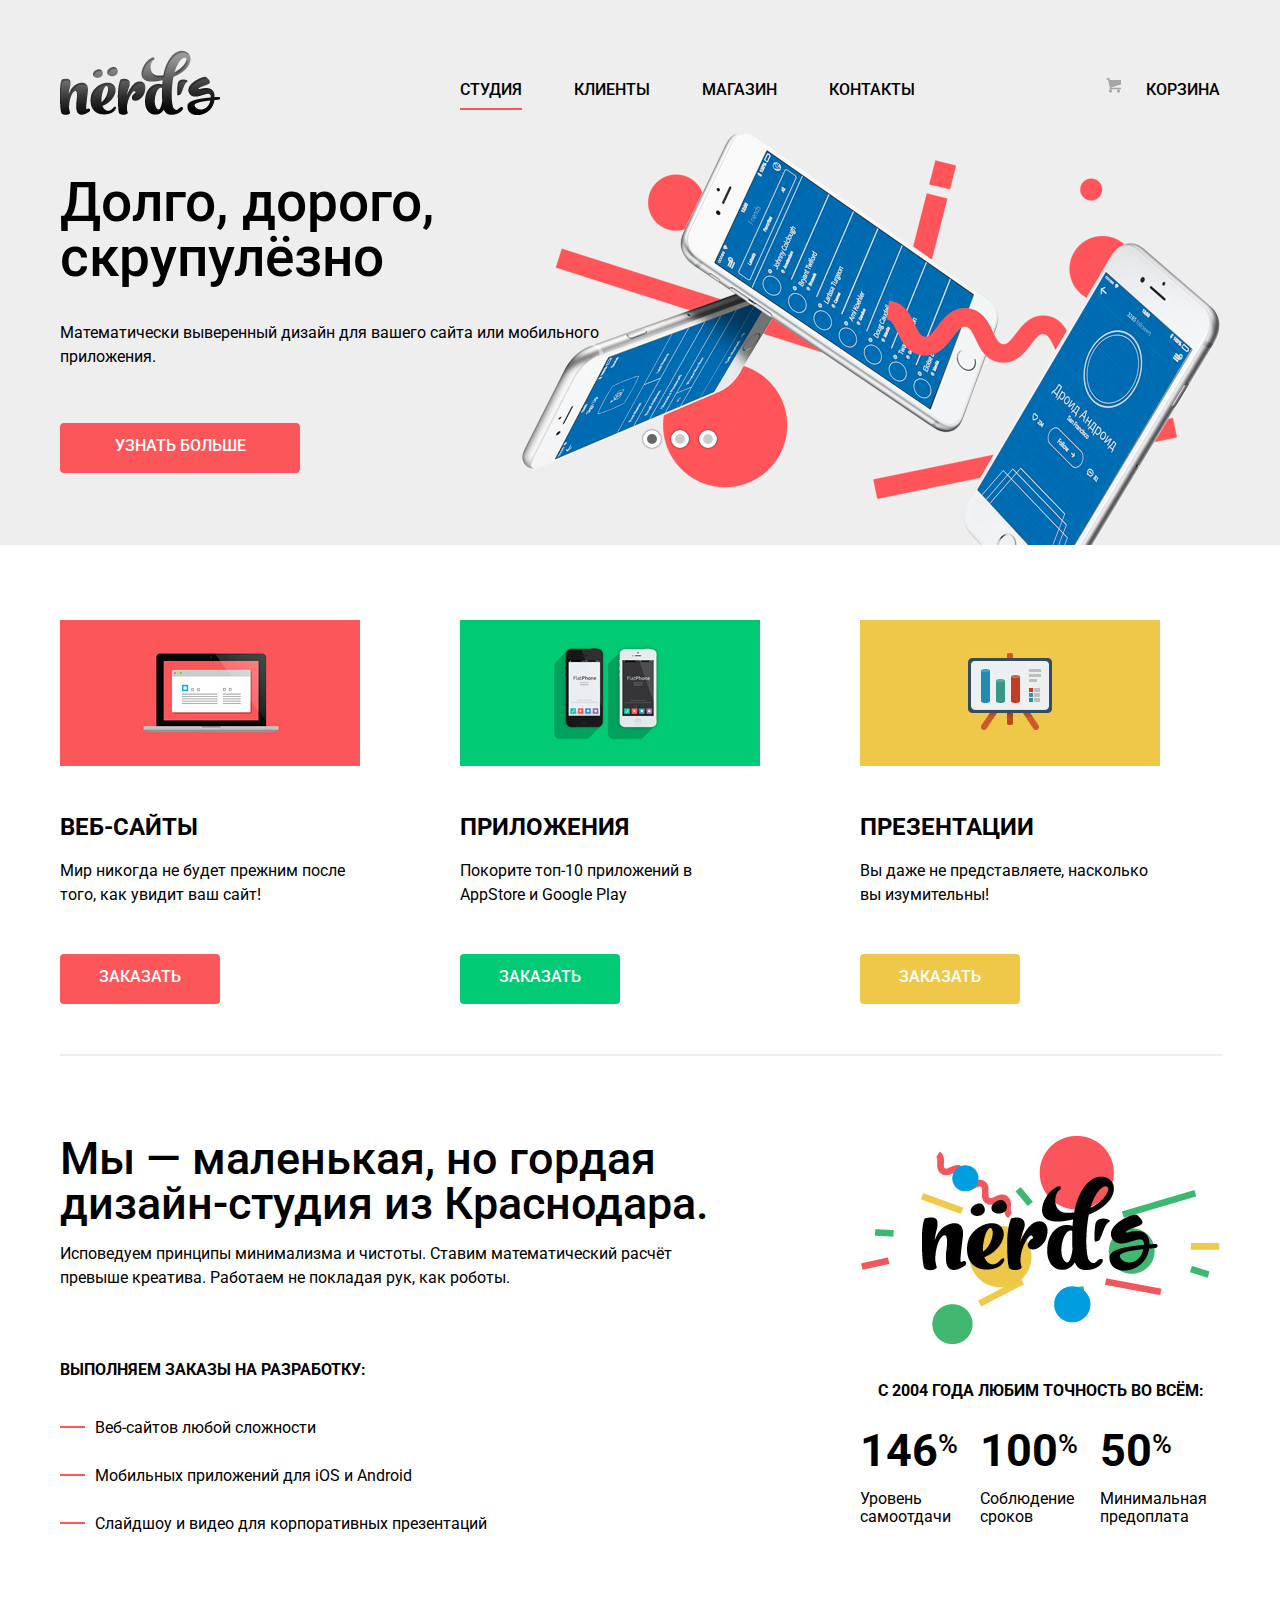
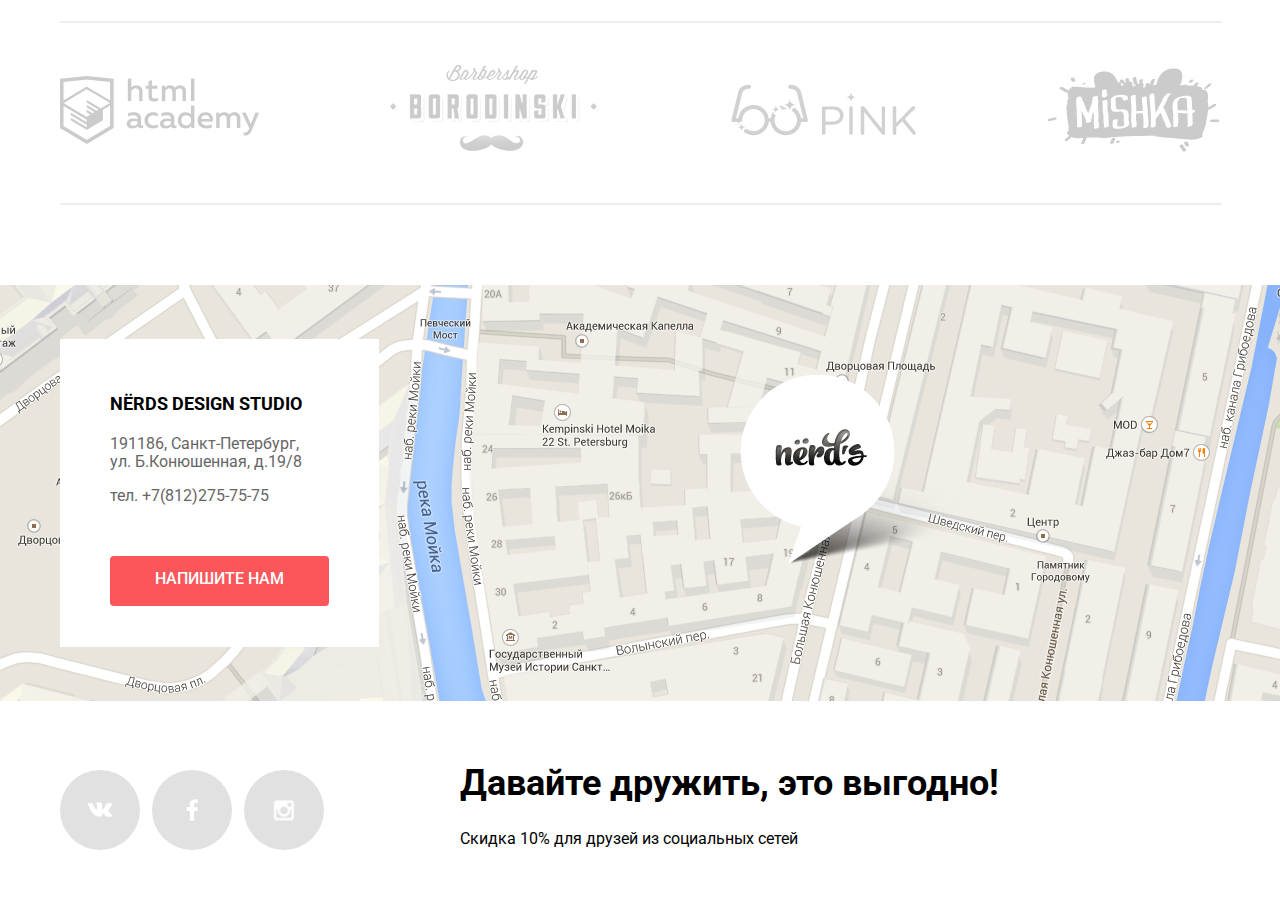
==== index.html @ 23857a46 "Оформление контента 1.0" ====
<!DOCTYPE html>
<html lang="ru">
  <head>
    <meta charset="utf-8">
    <title>Nerds</title>
      <link rel="stylesheet" href="css/normalize.css">
      <link rel="stylesheet" href="css/style.css">
      <link href="https://fonts.googleapis.com/css?family=Roboto:400,500,700&amp;subset=cyrillic" rel="stylesheet">
  </head>
  <body>
      
    <header class="page-header">
      <div class="container">
        <div class="header-top-layout">
          <a class="header-logo"><img src="img/nerds-logo.png" width="160" height="65" alt="Nerds"></a>
          <nav class="main-nav">
            <ul>
                <li><a class="main-nav-page active">Студия</a></li>
                <li><a href="#" class="main-nav-page">Клиенты</a></li>
                <li><a href="/catalog.html" class="main-nav-page">Магазин</a></li>
                <li><a href="#" class="main-nav-page">Контакты</a></li>
            </ul>
          </nav>
          <div class="user-block">
              <a class="shop" href="#">Корзина</a>
          </div>
        </div>
        <div class="slider">
            <input id="btn-1" type="radio" name="toggle" checked>
            <input id="btn-2" type="radio" name="toggle"> 
            <input id="btn-3" type="radio" name="toggle"> 
            <div class="slider-controls">
                <label for="btn-1"></label>
                <label for="btn-2"></label>
                <label for="btn-3"></label>
            </div>
            
            <div class="slider-slides">
                
                <div class="slide slide-1">
                  <div class="slide-1-background"></div>
                  <section class="slide-info"><h4 class="visually-hidden">Наш стиль</h4>
                    <strong>Долго, дорого, скрупулёзно</strong>
                    <p>Математически выверенный дизайн для вашего сайта или мобильного приложения.</p>
                    <a class="more btn" href="#">Узнать больше</a>
                  </section>
                </div>
                
                <div class="slide slide-2">
                  <div class="slide-2-background"></div>
                  <section class="slide-info"><h4 class="visually-hidden">Наш стиль</h4>
                    <strong>Любим математику как никто другой</strong>
                    <p>Никакого креатива, только математические формулы для расчёта идеальных пропорций.</p>
                    <a class="more btn" href="#">Узнать больше</a>
                  </section>                  
                </div>
                
                <div class="slide slide-3">
                  <div class="slide-3-background"></div>
                  <section class="slide-info"><h4 class="visually-hidden">Наш стиль</h4>
                    <strong>Только ночь, только хардкор</strong>
                    <p>Работаете днём, как все? Мы против этого. Ближе к полуночи работа только начинается.</p>
                    <a class="more btn" href="#">Узнать больше</a>
                  </section> 
                </div>
            
            </div>     
        </div>
        </div>
      </header>
            
      <main>        
        <h1 class="visually-hidden">Nёrds Design Studio</h1>
        
        <div class="container">
          <div class="advantages">
              <section class="advantage advantage-1">
                <h2 class="advantages-title">Веб-сайты</h2>
                  <p>Мир никогда не будет прежним после того, как увидит ваш сайт!</p>
                  <a class="order order-red btn" href="#">Заказать</a>
              </section>
              <section class="advantage advantage-2">                 
                <h2 class="advantages-title">Приложения</h2>
                  <p>Покорите топ-10 приложений в AppStore и Google Play</p>
                  <a class="order order-green btn" href="#">Заказать</a>
              </section>
              <section class="advantage advantage-3">
                <h2 class="advantages-title">Презентации</h2>
                  <p>Вы даже не представляете, насколько вы изумительны!</p>
                  <a class="order order-yellow btn" href="#">Заказать</a>
              </section>
          </div>
        <div class="line"></div>
            
        <div class="about-us">
          <div class="about-us-left">
            <b class="lead">Мы — маленькая, но гордая дизайн-студия из Краснодара.</b>
            <p>Исповедуем принципы минимализма и чистоты. Ставим математический расчёт превыше креатива. Работаем не покладая рук, как роботы.</p>            
            <b class="we-do">Выполняем заказы на разработку:</b>
              <ul class="services">
                <li>Веб-сайтов любой сложности</li>
                <li>Мобильных приложений для iOS и Android</li>
                <li>Слайдшоу и видео для корпоративных презентаций</li>              
            </ul>
          </div>
          <div class="about-us-right">
              <div class="about-us-illustration"></div>
              <b class="we-love">С 2004 года любим точность во всём:</b>
              <div class="about-us-right-wrap">
                  <p class="about-us-plus"><b>146<sup>%</sup></b> Уровень самоотдачи</p>
                  <p class="about-us-plus"><b>100<sup>%</sup></b> Соблюдение сроков</p>
                  <p class="about-us-plus"><b>50<sup>%</sup></b> Минимальная предоплата</p>
              </div>            
          </div>
        </div>
        <div class="line"></div>
            
        <div class="partners">
          <ul class="partners-list">
              <li><a href="https://htmlacademy.ru/intensive/htmlcss" class="partner"><img src="img/logo-1.png" alt="HTML Academy"></a></li>
              <li><a href="#" class="partner"><img src="img/logo-2.png" alt="Borodinski"></a></li>
              <li><a href="#" class="partner"><img src="img/logo-3.png" alt="Pink"></a></li>
              <li><a href="#" class="partner"><img src="img/logo-4.png" alt="Mishka"></a></li>            
          </ul>
        </div>
        <div class="line line-bottom"></div>
        </div>
      </main>
      
      <footer class="page-footer">
        <section class="map"><h5 class="visually-hidden">Найти нас просто:</h5>
            <div class="container"><div class="map-container">
              <div class="contacts">
                <b>Nёrds Design Studio</b>
                <p>191186, Санкт-Петербург,<br>ул. Б.Конюшенная, д.19/8</p>
                <p>тел. +7(812)275-75-75</p>
                <a class="btn write-us-btn" href="#">Напишите нам</a>
              </div>
            </div></div>
        </section>
        <div class="popup">
                <b>Напишите нам</b>
                <form action="#" method="post" class="popup-form">
                  <div class="your-name">
                    <label for="name-field">Ваше имя:</label><br>
                    <input type="text" name="name" id="name-field" placeholder="Представьтесь, пожалуйста">
                  </div>
                  <div class="your-mail">
                    <label for="mail-field">Ваш e-mail:</label><br>
                    <input type="text" name="mail" id="mail-field" placeholder="Для отправки ответа">
                  </div>
                  <div class="your-text">
                    <label for="inbox-field">Текст письма:</label>
                    <textarea name="inbox" id="inbox-field" rows="4" placeholder="В свободной форме"></textarea>
                  </div>
                <input type="submit" class="btn send-btn" value="Отправить">
                </form>
        </div>
        <div class="container footer-layout">
            <div class="social">
                <ul>
                  <li><a class="social-btn social-vk" href="#" title="Вконтакте"></a></li>
                  <li><a class="social-btn social-fb" href="#" title="Facebook"></a></li>
                  <li><a class="social-btn social-inst" href="#" title="Instagram"></a></li>
                </ul>
            </div>
            <div class="discount">
            <h3>Давайте дружить, это выгодно!</h3>
            <p>Скидка 10% для друзей из социальных сетей</p>
            </div>                 
        </div>
        </footer>
      <script src="script.js"> </script>
  </body>
</html>
---- css/style.css ----
html, 
body {
    min-width: 1200px;
    margin: 0;
    padding: 0;
}

body {
    font-size: 16px;
    line-height: 24px;
    font-weight: 400;
    font-family: "Roboto", "Arial", sans-serif;
    background-color: #ffffff;
    letter-spacing: normal;
}

.page-header {
    padding-top: 50px;
    background: #eeeeee;
    color: #000000;
    margin-bottom: 80px;  
}

.page-header-catalog {
    margin-bottom: 37px;
}

.container {
    width: 1200px;
    margin: 0 auto;
    padding: 0 20px;
    box-sizing: border-box;
}

.header-top-layout {
    display: flex;
    justify-content: space-between;
}

.header-logo {
    display: block;
    width: 160px;
    height: 65px;
}

.header-logo:hover {
    opacity: 0.8;
}

.header-logo:active {
    opacity: 0.3;
}

.main-nav {
    width: 600px;
    margin-left: 160px;
}

.main-nav ul {
    margin: 0 auto;
}

.main-nav li {
    display: inline-block;
    margin-right: 48px;
}

.main-nav li:last-child {
  margin-right: 0;
}

.main-nav a,
.user-block a {
    display: block;
    font-size: 16px;
    line-height: 30px;
    font-weight: 500;
    padding-top: 25px;
    padding-bottom: 3px;
    color: #000000;
    position: relative;
    text-transform: uppercase;
    text-decoration: none;
}

.main-nav a:hover,
.user-block a:hover {
	color: #fb565a;
}

.main-nav a:active,
.user-block a:active {
	color: #000000;
	opacity: 0.3;
}

.user-block {
    display: flex;
    justify-content: flex-end;
    width: 160px;
    position: relative;
}

.shop {
    display: block;
    padding-top: 25px;
    padding-bottom: 10px;
  
}

.shop::before {
    content: "";
    position: absolute;
    top: 28px;
    left: -40px;
    width: 15px;
    height: 15px;
    background-image: url("../img/spritesheet.png");
    background-position: -40px -40px;
    opacity: 0.3;
}

.main-nav .active {
    border-bottom: 2px solid #fb565a;

}

/*sprite*/

.sprite {
    background-image: url("../img/spritesheet.png");
    background-repeat: no-repeat;
    display: block;
}

/*slider*/

.slider {
    position: relative;
    width: 100%;
    height: 430px;
    margin: 0;
    padding: 0;    
}

.slider input[type=radio] {
    display: none;
}

.slider-controls {
    margin-bottom: 10px;
    text-align: center;
    position: absolute;
    top: 315px;
    left: 50%;
    z-index: 300;
}

.slider-controls label {
    display: inline-block;
    width: 10px;
    height: 10px;
    border-radius: 50%;
    border: 4px solid white;
    background-color: #cccccc;
    box-shadow: 0px 0px 2px 0px rgba(0, 0, 0, 0.8);
    margin: 0 3px;
    cursor: pointer;
}

#btn-1:checked ~ .slider-controls label[for="btn-1"],
#btn-2:checked ~ .slider-controls label[for="btn-2"],
#btn-3:checked ~ .slider-controls label[for="btn-3"] {
    background-color: #666666;
}

.slide {
    position: absolute;
    top: 0;
    left: 0;
    width: 100%;
    height: 100%;
  
}

.slide-info {
    position: absolute;
    z-index: 200;
    width: 540px; 
}
    
.slide-info p {
    font-size: 16px;
    line-height: 24px;
    font-weight: 400;
}

.slide-info strong {
    display: inline-block;
    font-size: 55px;
    line-height: 55px;
    font-weight: 500;
    margin-top: 60px;
    margin-bottom: 20px;
    vertical-align: top;
}

.more {
    width: 240px;
    margin-top: 38px;
 
    background-color: #fb565a;
}

.more:hover {
    background-color: #e74246;
}

.more:active {
    color: #e48789;
    background-color: #d7373b;
    box-shadow: inset 0 3px 0 0 #c13135;
}


.slide-1-background {
    position: absolute;
    background: url(../img/spritesheet.png) no-repeat;
    width: 698px;
    height: 413px;
    right: 0;
    bottom: 0;
    background-position: -40px -554px;
}

.slide-2-background {
    position: absolute;
    background: url(../img/spritesheet.png) no-repeat;
    width: 663px;
    height: 430px;
    right: 0;
    bottom: 0;
    background-position: -1298px -40px;
}

.slide-3-background {
    position: absolute;
    background: url(../img/spritesheet.png) no-repeat;
    width: 759px;
    height: 411px;
    right: 0;
    bottom: 0;
    background-position: -961px -550px;
}

.slide {
    display: none;
}

#btn-1:checked ~ .slider-slides .slide-1 {
    display: block;
}

#btn-2:checked ~ .slider-slides .slide-2 {
    display: block;
}

#btn-3:checked ~ .slider-slides .slide-3 {
      display: block;
}

/*buttons*/

.btn {
    display: inline-block;
    height: 50px;
    padding-top: 14px;
    box-sizing: border-box;
    border-radius: 4px;
    font-size: 16px;
    line-height: 18px;
    font-weight: 500;
    color: #ffffff;
    text-transform: uppercase;
    text-align: center;
    text-decoration: none;
}

/*h hidden*/

.visually-hidden {
    position: absolute;
    z-index: 999;
    left: -10000px;
    top: auto;
    width: 1px;
    height: 1px;
    overflow: hidden;
}

.page-header-catalog h1 {
    margin-bottom: 27px;
    font-weight: 500;
    font-size:  55px;
    line-height: 55px;
    text-align: center;
}

/*advantages*/
  
h2.advantages-title {
    font-size: 24px;
    line-height: 30px;
    font-weight: 700;
    text-transform: uppercase;
    margin-top: 25px;
    margin-bottom: 17px;
}

.advantages {
    display: flex;
    justify-content: space-between;
    width: 1100px;
    margin-top: 80px;
    margin-bottom: 82px;
    position: relative;
}

.advantage {
    height: 347px;
    width: 300px;
    padding-top: 162px;
    box-sizing: border-box;
    position: relative;
}

.advantage-1::before {
    position: absolute;
    top: -5px;
    content: ""; 
    background: url("../img/spritesheet.png") no-repeat;
    width: 300px;
    height: 146px;
    background-position: -538px -40px;
}
    
.advantage-2::before {
    position: absolute;
    top: -5px;
    content: "";  
    background: url("../img/spritesheet.png") no-repeat;
    width: 300px;
    height: 146px;
    background-position: -918px -40px;
}

.advantage-3::before {
    position: absolute;
    top: -5px;
    content: ""; 
    background: url("../img/spritesheet.png") no-repeat;
    width: 300px;
    height: 146px;
    background-position: -40px -266px;
}

.order {
    width: 160px;
    margin-top: 31px;
}

.order-red {
    background-color: #fb565a;
}

.order-red:hover {
    background-color: #e74246;
}

.order-red:active {
    color: #e48789;
    background-color: #d7373b;
    box-shadow: inset 0 3px 0 0 #c13135;
}

.order-green {
    background-color: #00ca74;
}

.order-green:hover {
    background-color: #00bc6c;
}

.order-green:active {
    color: #74c69c;
    background-color: #00aa62;
    box-shadow: inset 0 3px 0 0 #009958;
}

.order-yellow {
    background-color: #efc84a;
}

.order-yellow:hover {
    background-color: #eab534;
}

.order-yellow:active {
    color: #edc47f;
    background-color: #e5a722;
    box-shadow: inset 0 3px 0 0 #ce961f;
}

/*about-us*/

.about-us {
    display: flex;
    justify-content: space-between;
    height: 409px;
    margin-top: 80px;
    margin-bottom: 76px;
}

.about-us-left {
    width: 680px;
}

.lead {
    font-size: 45px;
    line-height: 45px;
    font-weight: 500;
    margin-bottom: 36px;
}

.about-us-left p {
    line-height: 24px;
    margin-bottom: 34px;
}

.services {
    margin: 0;
    padding: 0;
    list-style: none;
}

.we-do {
    display: inline-block;
    text-transform: uppercase;
    font-weight: 700;    
    margin-top: 34px;
    margin-bottom: 34px;
    font-size: 16px;
    line-height: 24px;
    margin-bottom: 34px;
    box-sizing: border-box;
}

.services li {
    position: relative;
    margin-left: 35px;
    margin-bottom: 24px;
}

.services li:last-child {
    margin-bottom: 0;
}

.services li::before {
    content: "";
    position: absolute;
    top: 10px;
    left: -35px;
    width: 25px;
    height: 2px;
    background-color: #fb565a;
}

.about-us-right {
    width: 360px;
}

.about-us-illustration {
    background: url("../img/spritesheet.png") no-repeat;
    width: 360px;
    height: 208px;
    background-position: -521px -266px;
    margin-bottom: 35px;
}

.we-love {
    font-size: 16px;
    line-height: 24px;
    text-transform: uppercase;
    font-weight: 700;
    margin-bottom: 24px;
    margin-top: 29px;
    margin-left: 18px;
}


.about-us-right-wrap {
    display: flex;
    justify-content: space-between;
}

.about-us-plus {
    width: 120px;
    margin-top: 25px;
    font-size: 16px;
    line-height: 18px;    
}

.about-us-plus b {
    display: block;
    margin-bottom: 17px;
    font-size: 45px;
    line-height: 45px;
    font-weight: 500px;
}

.about-us-plus sup {
    font-size: 27px;
    line-height: 27px;
    font-weight: 500;
}

/*partners*/

.line {
    width: 100%;
    border: 1px solid #eeeeee;
}

.partners ul {
    display: flex;
    justify-content: space-between;
    align-items: center;
    min-height: 180px;
    margin: 0;
    padding: 0;
    list-style: none;
}

.partner {
    opacity: 0.2;
}

.partner:hover {
    opacity: 1;
}

.partner:active {
    opacity: 0.1;
}

.line-bottom {
    margin-bottom: 80px;
}

/*sidebar*/

.main-layout {
    display: flex;
    justify-content: space-between;
}

.sidebar {
    width: 260px;
}

h4.filter {
    font-size: 18px;
    line-height: 30px;
    font-weight: 700;
    text-transform: uppercase;
    margin-bottom: 48px;
}

.range-filter {
  margin-bottom: 54px;
}

.range-control {
    position: relative;
    width: 260px;
    margin-bottom: 14px;
    padding-top: 39px;
    padding-bottom: 39px;
    padding-left: 21px;
    padding-right: 21px;
    box-sizing: border-box;
    background-color: #eeeeee;
    border-radius: 4px;
}

.range-control .scale {
    height: 2px;
    background-color: #d7dcde;
}

.range-control .bar {
    height: 2px;
    width: 70%;
    background-color: #00ca74;
}

.range-control .toggle {
    position: absolute;
    top: 30px;
    box-sizing: content-box;
    width: 4px;
    height: 4px;
    border: 8px solid #ffffff;
    border-radius: 50%;
    background: #ababab;
    box-shadow: 0 3px 0 0 #cccdcd;
    cursor: pointer;
}

.min-toggle {
    position: absolute;
    left: 19px;
}

.max-toggle {
    position: absolute;
    left: 160px;
}

.price-control {
    display: flex;
    justify-content: space-between;
}

.price-control label {
    font-size: 16px;
    line-height: 22px;
    color: #283136;
    text-transform: uppercase;
}

.price-control input {
    display: inline-block;
    margin-left: 10px;
    width: 80px;
    padding: 7px;
    font-size: 16px;
    line-height: 22px;
    color: #283136;
    border-radius: 4px;
    text-transform: uppercase;
    text-align: center;
    background-color: #eeeeee;
}

/*radio-buttons*/

.filter-on-radio-buttons h4{
    margin-bottom: 14px;
}

input[name="grid"] {
    display: none;
}

input[name="grid"] + label span {
    display: inline-block;
    width: 25px;
    height: 25px;    
    vertical-align: middle;
    cursor: pointer;
    background: url("../img/spritesheet.png") no-repeat;
    background-position: -961px -266px;
    margin-right: 13px;
	margin-left: 4px;
    opacity: 0.4;
}

input[name="grid"] + label span:hover {
    opacity: 1;
}

input[name="grid"][disabled] + label span {
    opacity: 0.1;
}

input[name="grid"]:checked + label span {
    background: url("../img/spritesheet.png") no-repeat;
    background-position: -1066px -266px;
}
.filter-on-radio-buttons {
    margin-bottom: 44px;    
}

/*checkbox*/

input[type="checkbox"] {
    display:none;
}
input[type="checkbox"] + label span {
    display: inline-block;
    width: 27px;
    height: 23px;
    vertical-align: middle;
    cursor: pointer;
    background: url("../img/spritesheet.png") no-repeat;
    background-position: -135px -40px;
    margin-right: 13px;	
	margin-left: 3px;
    opacity: 0.4;
}

input[type="checkbox"] + label span:hover {
    opacity: 1;
}

input[type="checkbox"][disabled] + label span {
    opacity: 0.1;
}

input[type="checkbox"]:checked + label span {
    background: url("../img/spritesheet.png") no-repeat;
    background-position: -238px -40px;
}

.filter-on-checkbox {
    margin-bottom: 48px;
}

.show {
    display: inline-block;
    width: 100%;
    color: #000000;
    background-color: #eeeeee;
    font-weight: 500;
    font-size: 16px;
    line-height: 18px;
    padding: 15px;
    text-align: center;
    text-transform: uppercase;
    text-decoration: none;
}

.show:hover {
    background-color: #dfdfdf;
}

.show:active {
    background-color: #d5d5d5;
    color: rgba(0, 0, 0, 0.3);
    box-shadow: inset 0 3px 0 0 rgba(0, 0, 0, 0.1);
}

/*catalog*/

.catalog {
    width: 760px;
}

.sort-catalog-layout {
    display: flex;
    justify-content: space-between;
}

.sort-catalog h4 {
    width: 300px;
    margin-top: 15px;
}

.sort-catalog-criterions {
    width: 300px;
    margin-left: 80px;
    
    padding: 20px 0;
    box-sizing: border-box;
}

.criterions-sort {
    display: inline-block;
    margin-right: 22px;
    font-size: 14px;
    line-height: 18px;
    font-weight: 400;
    text-decoration: none;
    text-transform: uppercase;
    color: #000000;
    opacity: 0.3;
}

.criterions-sort:last-child {
    margin-right: 0;
}

.criterions-sort:hover {
    opacity: 0.6;
}

.criterions-sort:active {
    opacity: 1;
}

.sort-catalog-down-up {
    position: relative;
    width: 40px;
    padding: 27px 0;
}

.sort-down {
    position: absolute;
    display: inline-block;
    top: 27px;
    left: 0;
    border: 5px solid transparent;
    border-top: 10px solid #000000;
    opacity: 0.3;
 } 

.sort-up {
    position: absolute;
    display: inline-block;
    top: 21px;
    right: 0;
    border: 5px solid transparent;
    border-bottom: 10px solid #000000;
    opacity: 0.3;
}

.sort-down:hover,
.sort-up:hover {
    opacity: 0.6;
}

.active-sort {
    opacity: 1;
}

.catalog-items-layout {
    display: flex;
    flex-wrap: wrap;
}

.catalog-item img {
    display: block;
    width: 360px;
    height: 576px;
}

.catalog-item {
    position: relative;
    margin-bottom: 40px;
    margin-right: 40px;
}

.catalog-item:nth-child(2n) {
    margin-right: 0;
}

.catalog-item::after {
    content: "";
    position: absolute;
    width: 360px;
    height: 576px;
    border: 1px solid #e5e5e5;
    box-sizing: border-box;
    top: 40px;
    left: 0;
}

.catalog-item:hover {
    box-shadow: 0 6px 15px rgba(0, 0, 0, 0.25);
}

.catalog-item:hover::after {
    border: none;
}

.catalog-item:hover .browser {
    background-color: #4d4d4d;
}

.catalog-item:hover .item-info {
    display: block;
}

.browser {
    width: 360px;
    height: 40px;
    padding-left: 16px;
    padding-top: 13px;
    padding-bottom: 14px;
    box-sizing: border-box;
    background-color: #e9e9e9;
    border-radius: 4px 4px 0 0;
}

.browser-layout {
    display: flex;
    justify-content: flex-start;
}

.browser-item {
    width: 14px;
    height: 14px;
    margin-right: 9px;
    background-color: #ffffff;
    border-radius: 50%;
}

.item-info {
    position: absolute;
    z-index: 100;
    display: none;
    bottom: 0;
    left: 0;
    width: 360px;
    height: 230px;
    padding-top: 8px;
    padding-bottom: 43px;
    padding-left: 60px;
    padding-right: 60px;
    text-align: center;
    box-sizing: border-box;
    background-color: #eeeeee;
}

.item-info h2 {
    margin-bottom: 16px;
    font-size: 18px;
    line-height: 30px;
    color: #000000;
    background-color: #eeeeee;
    text-transform: uppercase;
    text-align: center;
}

.open-modal-item {
    text-decoration: none;
    color: #000000;
}

.item-info p {
    margin-top: 15px;
    margin-bottom: 29px;
    line-height: 18px;
    color: #666666;
    text-align: center;
}

.btn-price {
    width: 200px;
    background-color: #fb565a;
}

.btn-price:hover {
    background-color: #e74246;
}

.btn-price:active {
    background-color: #d7373b;
}

/*paginator*/

.catalog-page-layout {
    display: flex;
    justify-content: flex-start;
    margin-bottom: 60px;
    padding: 0;
    list-style: none;
}

.catalog-page-layout li {
    display: inline-block;
    margin-right: 11px;
}

.page {
    display: block;
    width: 50px;
    height: 50px;
    padding: 15px;
    font-size: 16px;
    line-height: 18px;
    font-weight: 500;
    border-radius: 3px;
    box-sizing: border-box;
    color: #000000;
    background-color: #eeeeee;
    text-align: center;
    text-transform: uppercase;
    text-decoration: none;
}

.next {
    width: 260px;
}

.page:hover {
    background-color: #dfdfdf;
}

.page:active {
    background-color: #d5d5d5;
    color: rgba(0, 0, 0, 0.3);
    box-shadow: inset 0 3px 0 0 rgba(0, 0, 0, 0.1);
}

.page-active {
    padding-top: 14px;
    border: 3px solid #dbdbdb;
    background-color: #ffffff;
}

.page-active:active {
    padding-top: 16px;
    border: none;
    background-color: #d5d5d5;
    color: rgba(0, 0, 0, 0.3);
    box-shadow: inset 0 3px 0 0 rgba(0, 0, 0, 0.1)
}

/*footer*/

.map {
    height: 416px;
    margin-bottom: 69px;
    background: #eeeeee url("../img/map.png") no-repeat center center;
}

.map-container {
    height: 100%;
    position: relative;
}

.contacts {
    position: absolute;
    width: 319px;
	height: 308px;
	top: 54px;
    left: 0px;
	padding: 50px;
	box-sizing: border-box;
    background-color: #ffffff;
}

.contacts b {
    font-size: 18px;
    line-height: 30px;
    text-transform: uppercase;
}

.contacts p {
    font-size: 16px;
    line-height: 18px;
    color: #666666;
}

.write-us-btn {
    width: 219px;
    margin-top: 35px;
    background-color: #fb565a;
}

.write-us-btn:hover {
    background-color: #e74246;
}

.write-us-btn:active {
    background-color: #d7373b;
}

.page-footer {
    min-height: 633px;
}

.footer-layout {
    display: flex;
    justify-content: flex-start;
}

.social {
    width: 360px;
    margin-right: 40px;
}

.social ul {
    display: flex;
    margin: 0;
    padding: 0;
    list-style: none;
}

a.social-btn {
    position: relative;
    display: block;
    width: 80px;
    height: 80px;
    border-radius: 50%;
    margin-right: 12px;
    background: #e1e1e1;
    
}

.a.social-btn:last-child {
    margin-right: 0;
}

a.social-btn:hover {
    background-color: #e74246;
}

a.social-btn:active {
    color: #e37376;
    background-color: #d7373b;
    box-shadow: inset 0 3px 0 0 rgba(0, 1, 1, 0.1);
}


.social-vk::before {
    content: "";
    position: absolute;
    top: 50%;
    left: 50%;
    transform: translate(-50%, -50%);
    width: 26px;
    height: 15px;
    background-image: url("../img/spritesheet.png");
    background-repeat: no-repeat;
    background-position: -1800px -550px;
}

.social-fb::before {
    content: "";
    position: absolute;
    top: 50%;
    left: 50%;
    transform: translate(-50%, -50%);
    width: 12px;
    height: 22px;
    background-image: url("../img/spritesheet.png");
    background-repeat: no-repeat;
    background-position: -446px -40px;
}

.social-inst::before {
    content: "";
    position: absolute;
    top: 50%;
    left: 50%;
    transform: translate(-50%, -50%);
    width: 21px;
    height: 21px;
    background-image: url("../img/spritesheet.png");
    background-repeat: no-repeat;
    background-position: -420px -266px;
}

.social-vk:active::before,
.social-fb:active::before,
.social-inst:active::before {
    opacity: 0.3;
}

/*discount*/

.discount {
    width: 560px;
}

.discount h3 {
    font-size: 36px;
    line-height: 36px;
    font-weight: 700;
    margin-top: -5px;
}

.discount p {
    margin-top: -10px;
}


/*popup*/

.popup {
    position: fixed;
    z-index: 500;
    width: 960px;
    height: 590px;
    background-color: #ffffff;
    top: 50%;
    left: 50%;
	margin-left: -480px;
	margin-top: -295px;
    z-index: 300;
    box-shadow: 0 20px 40px rgba(0,0,0, 0.75);
    padding-top: 64px;
    padding-left: 100px;
    box-sizing: border-box;
	visibility: hidden;
}

.popup b {
    font-size: 45px;
    line-height: 45px;
    font-weight: 500;
    margin-bottom: 35px;
    display: inline-block;
    position: relative;
}

.popup b::after {
    display: inline-block;
    position: absolute;
    top: 10px;
    left: 750px;
    content: "";
    width: 21px;
    height: 21px;
    background: url("../img/spritesheet.png") no-repeat;
    width: 21px;
    height: 21px;
    background-position: -345px -40px;
	opacity: 0.3;
}

.popup b:hover::after {
	opacity: 1;
}

.popup b:active::after {
	opacity: 0.1;
}

.popup-form label{
	display: block;
	font-size: 16px;
	font-weight: 400;
	line-height: 18px;
}

.your-name,
.your-mail,
.your-text {
	display: inline-block;
}

.your-name {
	margin-right: 40px;
}

input[name="mail"],
input[name="name"],
textarea[name="inbox"] {
    border: 2px solid #d7dcde;
	border-radius: 3px;
    background: #ffffff;
	font-size: 16px;
	line-height: 18px;
	font-weight: 400;
    margin-top: 10px;
    box-sizing: border-box;
}


input[name="mail"],
input[name="name"] {
    width: 360px;
	height: 50px;
    padding: 14px;
    margin-bottom: 34px;
}

textarea[name="inbox"] {
	width: 760px;
	height: 118px;
	padding: 12px;
    resize: none;
}

input[name="mail"]:hover,
input[name="name"]:hover,
textarea[name="inbox"]:hover {
    border: 2px solid #b4b9bb;
}

input[name="mail"]:focus,
input[name="name"]:focus,
textarea[name="inbox"]:focus {
    border: 2px solid #000000;
    border-radius: 4px;
    outline: none;
}

.invalid input[name="mail"],
.invalid input[name="name"],
.invalid textarea[name="inbox"] {
    font-size: 16px;
    line-height: 18px;
    color: #e74246;
}

.invalid input,
.invalid textarea {
  border: 2px solid #e74246;
  border-radius: 4px;
  outline: none;
}

.send-btn {   
    width: 260px;
    margin-top: 46px;
    background-color: #fb565a;
    font-size: 16px;
    line-height: 18px;
    padding: 15px;   
}

.send-btn:hover {
    background-color: #e74246;
}

.send-btn:active {
    color: #e38384;
    background-color: #d7373b;
    box-shadow: inset 0 3px 0 0 #c13135;
}

::placeholder {
    font-size: 16px;
    line-height: 18px;
    font-family: "Roboto", "Arial", sans-serif;
}
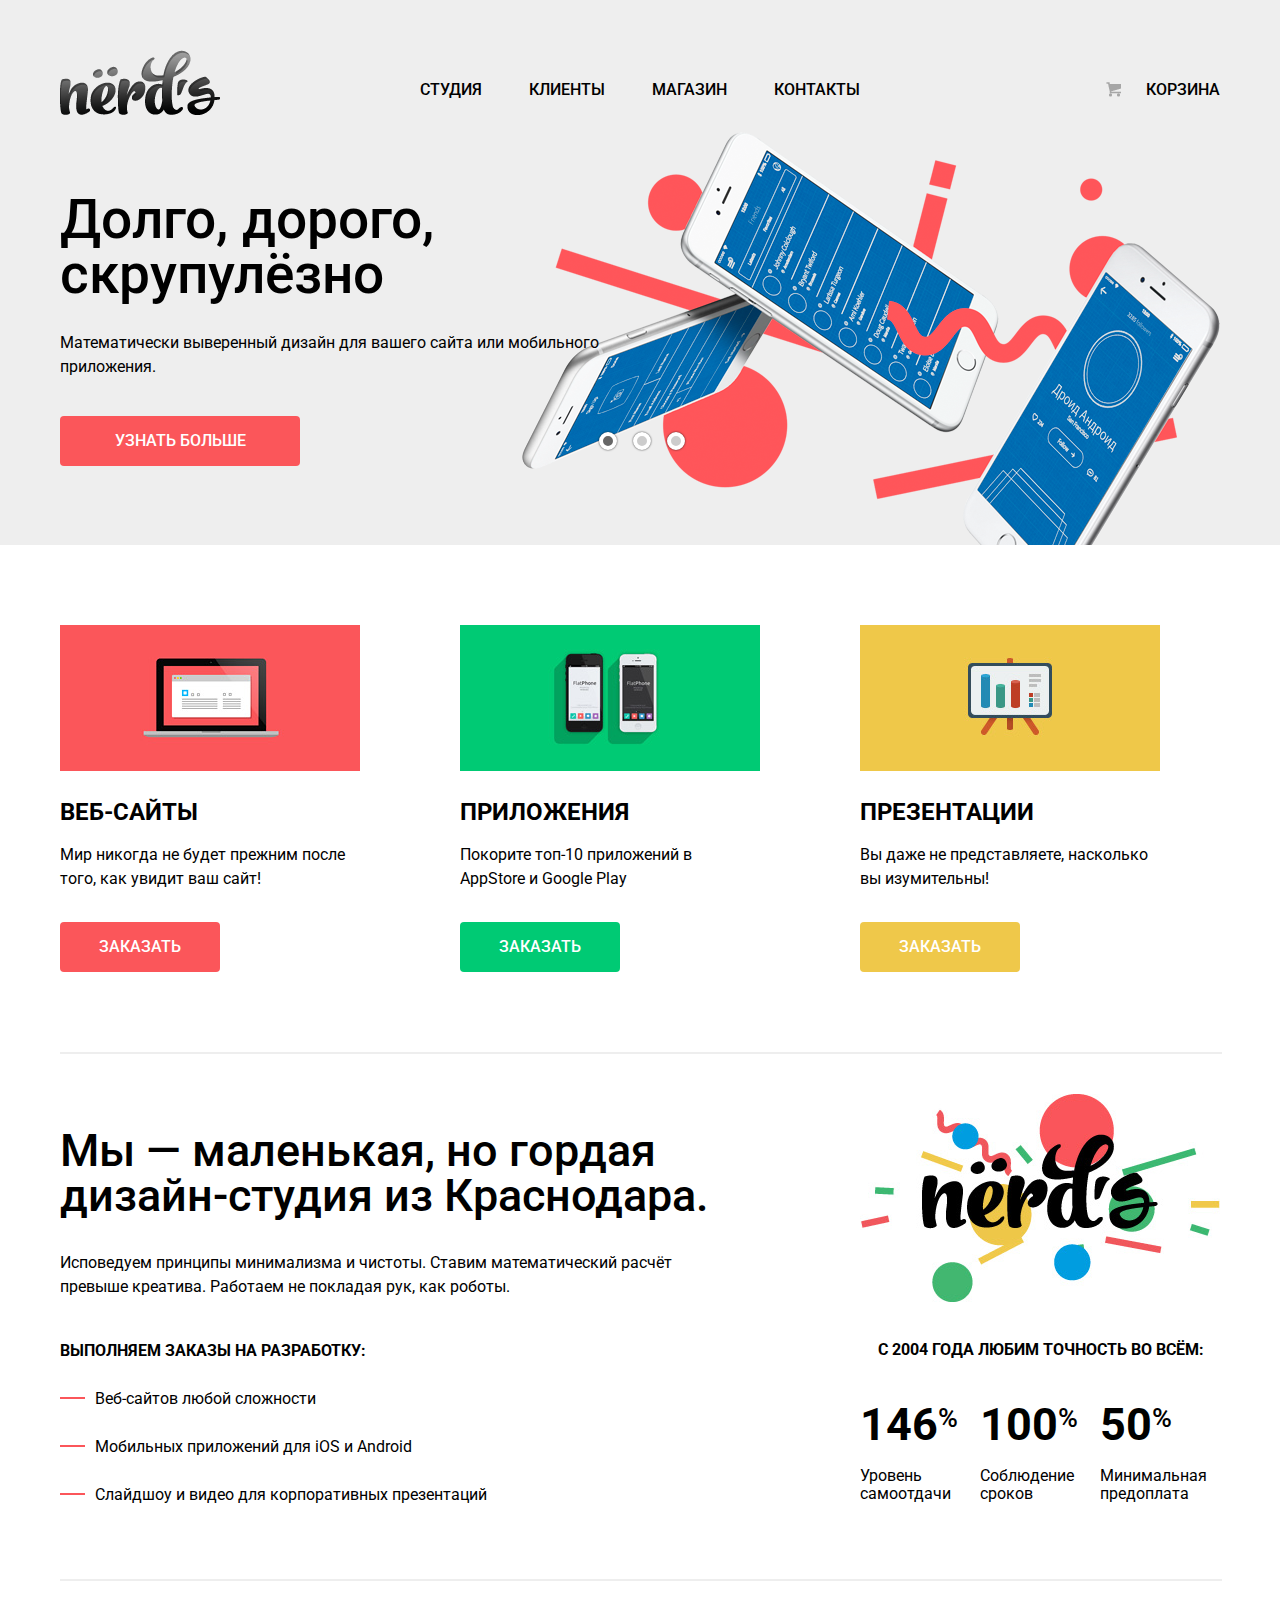
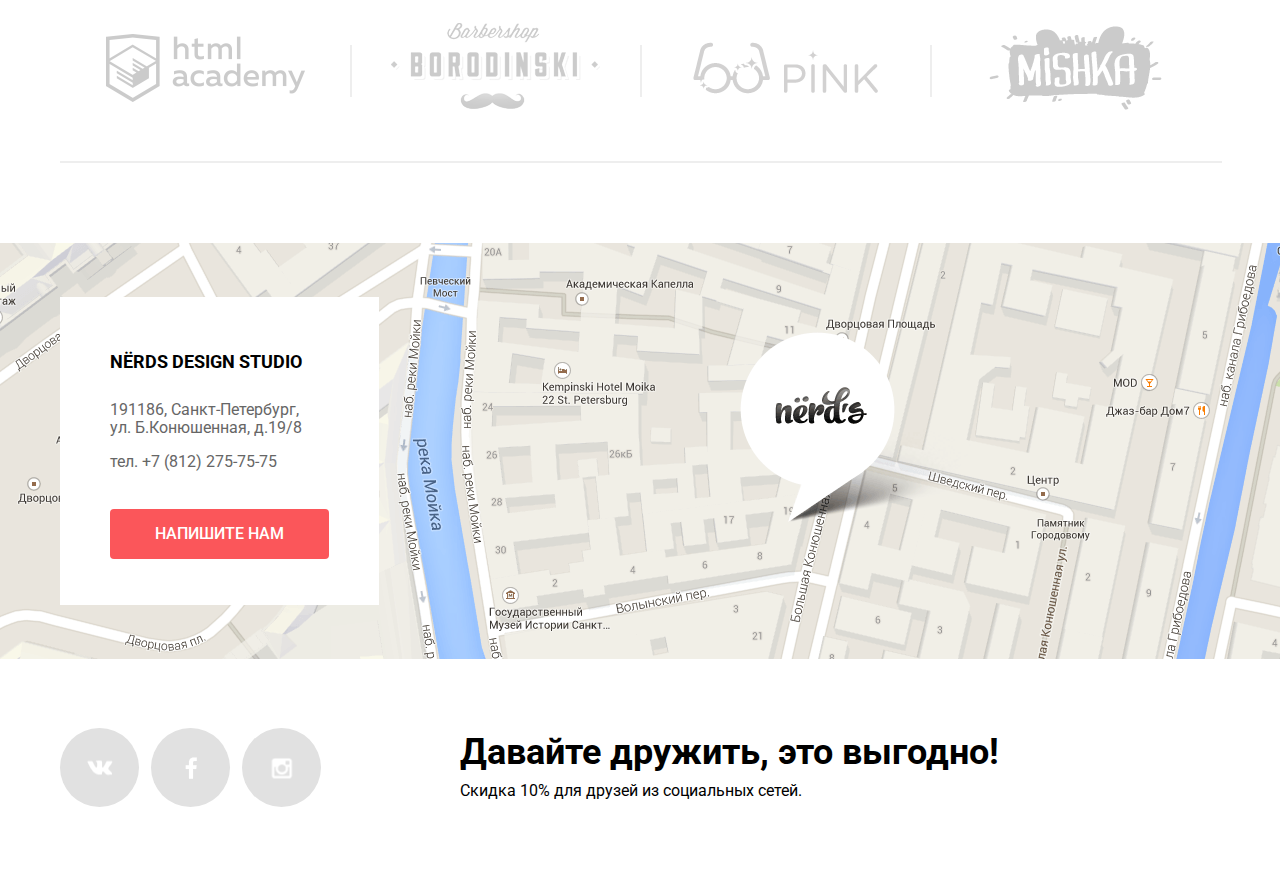
==== commit 4da84a29: "Оформление контента 1.1" ====
--- a/index.html
+++ b/index.html
@@ -15,7 +15,7 @@
           <a class="header-logo"><img src="img/nerds-logo.png" width="160" height="65" alt="Nerds"></a>
           <nav class="main-nav">
             <ul>
-                <li><a class="main-nav-page active">Студия</a></li>
+                <li><a class="main-nav-page">Студия</a></li>
                 <li><a href="#" class="main-nav-page">Клиенты</a></li>
                 <li><a href="/catalog.html" class="main-nav-page">Магазин</a></li>
                 <li><a href="#" class="main-nav-page">Контакты</a></li>
@@ -133,7 +133,7 @@
               <div class="contacts">
                 <b>Nёrds Design Studio</b>
                 <p>191186, Санкт-Петербург,<br>ул. Б.Конюшенная, д.19/8</p>
-                <p>тел. +7(812)275-75-75</p>
+                <p>тел. +7 (812) 275-75-75</p>
                 <a class="btn write-us-btn" href="#">Напишите нам</a>
               </div>
             </div></div>
@@ -166,7 +166,7 @@
             </div>
             <div class="discount">
             <h3>Давайте дружить, это выгодно!</h3>
-            <p>Скидка 10% для друзей из социальных сетей</p>
+            <p>Скидка 10% для друзей из социальных сетей.</p>
             </div>                 
         </div>
         </footer>
--- a/css/style.css
+++ b/css/style.css
@@ -18,11 +18,21 @@
     padding-top: 50px;
     background: #eeeeee;
     color: #000000;
-    margin-bottom: 80px;  
+    margin-bottom: 85px;  
 }
 
 .page-header-catalog {
-    margin-bottom: 37px;
+    margin-bottom: 28px;
+}
+
+ .page-header-catalog h1 {
+     padding-top: 40px;
+     padding-bottom: 108px;
+     font-weight: 500;
+     font-size: 55px;
+     line-height: 55px;
+    text-align: center;
+    color: #000000;
 }
 
 .container {
@@ -57,12 +67,15 @@
 }
 
 .main-nav ul {
+    padding: 0;
+    font-size: 0;
+    list-style: none;
     margin: 0 auto;
 }
 
 .main-nav li {
     display: inline-block;
-    margin-right: 48px;
+    margin-right: 47px;
 }
 
 .main-nav li:last-child {
@@ -111,7 +124,7 @@
 .shop::before {
     content: "";
     position: absolute;
-    top: 28px;
+    top: 32px;
     left: -40px;
     width: 15px;
     height: 15px;
@@ -151,8 +164,8 @@
     margin-bottom: 10px;
     text-align: center;
     position: absolute;
-    top: 315px;
-    left: 50%;
+    top: 317px;
+    left: 533px;
     z-index: 300;
 }
 
@@ -164,7 +177,7 @@
     border: 4px solid white;
     background-color: #cccccc;
     box-shadow: 0px 0px 2px 0px rgba(0, 0, 0, 0.8);
-    margin: 0 3px;
+    margin: 0 6px;
     cursor: pointer;
 }
 
@@ -200,15 +213,14 @@
     font-size: 55px;
     line-height: 55px;
     font-weight: 500;
-    margin-top: 60px;
-    margin-bottom: 20px;
+    margin-top: 77px;
+    margin-bottom: 13px;
     vertical-align: top;
 }
 
 .more {
     width: 240px;
-    margin-top: 38px;
- 
+    margin-top: 21px; 
     background-color: #fb565a;
 }
 
@@ -274,7 +286,7 @@
 .btn {
     display: inline-block;
     height: 50px;
-    padding-top: 14px;
+    padding-top: 16px;
     box-sizing: border-box;
     border-radius: 4px;
     font-size: 16px;
@@ -314,7 +326,7 @@
     font-weight: 700;
     text-transform: uppercase;
     margin-top: 25px;
-    margin-bottom: 17px;
+    margin-bottom: 15px;
 }
 
 .advantages {
@@ -322,14 +334,14 @@
     justify-content: space-between;
     width: 1100px;
     margin-top: 80px;
-    margin-bottom: 82px;
+    margin-bottom: 75px;
     position: relative;
 }
 
 .advantage {
     height: 347px;
     width: 300px;
-    padding-top: 162px;
+    padding-top: 142px;
     box-sizing: border-box;
     position: relative;
 }
@@ -366,7 +378,7 @@
 
 .order {
     width: 160px;
-    margin-top: 31px;
+    margin-top: 15px;
 }
 
 .order-red {
@@ -417,24 +429,24 @@
     display: flex;
     justify-content: space-between;
     height: 409px;
-    margin-top: 80px;
+    margin-top: 40px;
     margin-bottom: 76px;
 }
 
 .about-us-left {
     width: 680px;
+    padding-top: 34px;
 }
 
 .lead {
     font-size: 45px;
     line-height: 45px;
-    font-weight: 500;
-    margin-bottom: 36px;
+    font-weight: 500;   
 }
 
 .about-us-left p {
     line-height: 24px;
-    margin-bottom: 34px;
+    margin-top: 33px;
 }
 
 .services {
@@ -447,11 +459,10 @@
     display: inline-block;
     text-transform: uppercase;
     font-weight: 700;    
-    margin-top: 34px;
-    margin-bottom: 34px;
+    margin-top: 24px;
+    margin-bottom: 24px;
     font-size: 16px;
     line-height: 24px;
-    margin-bottom: 34px;
     box-sizing: border-box;
 }
 
@@ -484,16 +495,18 @@
     width: 360px;
     height: 208px;
     background-position: -521px -266px;
-    margin-bottom: 35px;
+    margin-bottom: 20px;
 }
 
 .we-love {
+    display: inline-block;
+    vertical-align: top;
     font-size: 16px;
     line-height: 24px;
     text-transform: uppercase;
     font-weight: 700;
+    margin-top: 16px;
     margin-bottom: 24px;
-    margin-top: 29px;
     margin-left: 18px;
 }
 
@@ -505,14 +518,13 @@
 
 .about-us-plus {
     width: 120px;
-    margin-top: 25px;
     font-size: 16px;
     line-height: 18px;    
 }
 
 .about-us-plus b {
     display: block;
-    margin-bottom: 17px;
+    margin-bottom: 20px;
     font-size: 45px;
     line-height: 45px;
     font-weight: 500px;
@@ -531,9 +543,9 @@
     border: 1px solid #eeeeee;
 }
 
-.partners ul {
+.partners-list {
     display: flex;
-    justify-content: space-between;
+    justify-content: center;
     align-items: center;
     min-height: 180px;
     margin: 0;
@@ -541,6 +553,29 @@
     list-style: none;
 }
 
+.partners li {
+    position: relative;    
+    width: 300px;
+    text-align: center; 
+}
+
+
+.partners li::after { 
+    position: absolute;
+    content: "";
+    top: 50%; 
+    left: 0px; 
+    display: block; 
+    margin-top: -26px; 
+    width: 2px; 
+    height: 52px; 
+    background-color: #eeeeee;
+}
+
+.partners li:first-child::after {
+    content: none; 
+}
+
 .partner {
     opacity: 0.2;
 }
@@ -568,12 +603,22 @@
     width: 260px;
 }
 
-h4.filter {
+.range-filter h4,
+.sort-catalog h4 {
+    margin-bottom: 50px;
     font-size: 18px;
     line-height: 30px;
     font-weight: 700;
     text-transform: uppercase;
-    margin-bottom: 48px;
+}
+
+.filter-on-radio-buttons h4,
+.filter-on-checkbox h4 {
+    margin-bottom: 12px;
+    font-size: 18px;
+    line-height: 30px;
+    font-weight: 700;
+    text-transform: uppercase;
 }
 
 .range-filter {
@@ -641,9 +686,10 @@
 
 .price-control input {
     display: inline-block;
+    vertical-align: middle;
     margin-left: 10px;
     width: 80px;
-    padding: 7px;
+    padding: 5px;
     font-size: 16px;
     line-height: 22px;
     color: #283136;
@@ -654,10 +700,6 @@
 }
 
 /*radio-buttons*/
-
-.filter-on-radio-buttons h4{
-    margin-bottom: 14px;
-}
 
 input[name="grid"] {
     display: none;
@@ -688,8 +730,9 @@
     background: url("../img/spritesheet.png") no-repeat;
     background-position: -1066px -266px;
 }
+
 .filter-on-radio-buttons {
-    margin-bottom: 44px;    
+    margin-bottom: 40px;    
 }
 
 /*checkbox*/
@@ -724,17 +767,19 @@
 }
 
 .filter-on-checkbox {
-    margin-bottom: 48px;
+    margin-bottom: 46px;
 }
 
 .show {
     display: inline-block;
+    vertical-align: middle;
     width: 100%;
     color: #000000;
     background-color: #eeeeee;
     font-weight: 500;
     font-size: 16px;
     line-height: 18px;
+    font-family: "Roboto", "Arial", sans-serif;
     padding: 15px;
     text-align: center;
     text-transform: uppercase;
@@ -764,19 +809,18 @@
 
 .sort-catalog h4 {
     width: 300px;
-    margin-top: 15px;
 }
 
 .sort-catalog-criterions {
     width: 300px;
-    margin-left: 80px;
-    
-    padding: 20px 0;
+    margin-left: 80px;    
+    padding: 30px 0;
     box-sizing: border-box;
 }
 
 .criterions-sort {
     display: inline-block;
+    vertical-align: middle;
     margin-right: 22px;
     font-size: 14px;
     line-height: 18px;
@@ -808,7 +852,7 @@
 .sort-down {
     position: absolute;
     display: inline-block;
-    top: 27px;
+    top: 35px;
     left: 0;
     border: 5px solid transparent;
     border-top: 10px solid #000000;
@@ -818,7 +862,7 @@
 .sort-up {
     position: absolute;
     display: inline-block;
-    top: 21px;
+    top: 29px;
     right: 0;
     border: 5px solid transparent;
     border-bottom: 10px solid #000000;
@@ -847,7 +891,7 @@
 
 .catalog-item {
     position: relative;
-    margin-bottom: 40px;
+    margin-bottom: 36px;
     margin-right: 40px;
 }
 
@@ -971,6 +1015,7 @@
 
 .catalog-page-layout li {
     display: inline-block;
+    vertical-align: baseline;
     margin-right: 11px;
 }
 
@@ -1024,7 +1069,7 @@
 .map {
     height: 416px;
     margin-bottom: 69px;
-    background: #eeeeee url("../img/map.png") no-repeat center center;
+    background: url("../img/map.png") no-repeat center center;
 }
 
 .map-container {
@@ -1044,9 +1089,12 @@
 }
 
 .contacts b {
+    display: inline-block;
+    vertical-align: top;
     font-size: 18px;
     line-height: 30px;
     text-transform: uppercase;
+    margin-bottom: 8px;
 }
 
 .contacts p {
@@ -1057,7 +1105,7 @@
 
 .write-us-btn {
     width: 219px;
-    margin-top: 35px;
+    margin-top: 22px;
     background-color: #fb565a;
 }
 
@@ -1093,8 +1141,8 @@
 a.social-btn {
     position: relative;
     display: block;
-    width: 80px;
-    height: 80px;
+    width: 79px;
+    height: 79px;
     border-radius: 50%;
     margin-right: 12px;
     background: #e1e1e1;
@@ -1171,11 +1219,13 @@
     font-size: 36px;
     line-height: 36px;
     font-weight: 700;
-    margin-top: -5px;
+    margin-top: 6px;
 }
 
 .discount p {
-    margin-top: -10px;
+    margin-top: -26px;
+    font-size: 16px;
+    line-height: 22px;
 }
 
 
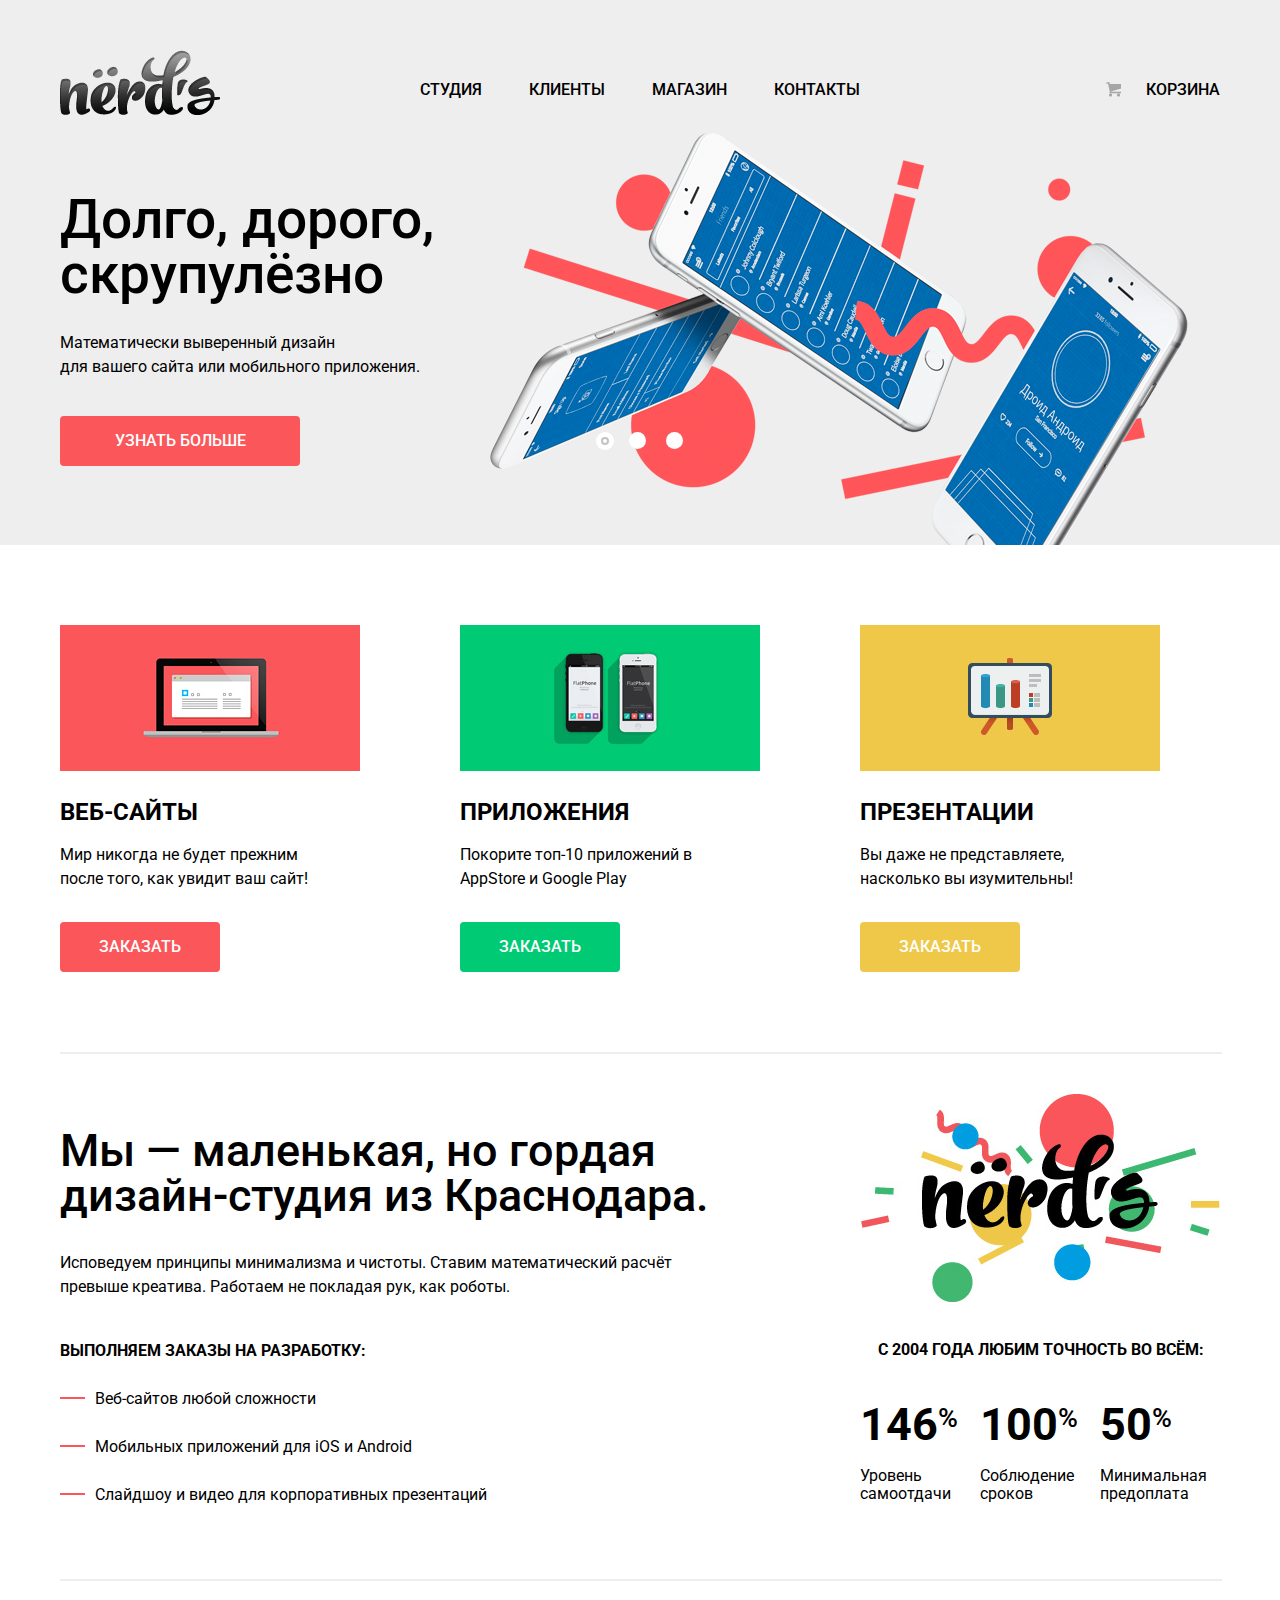
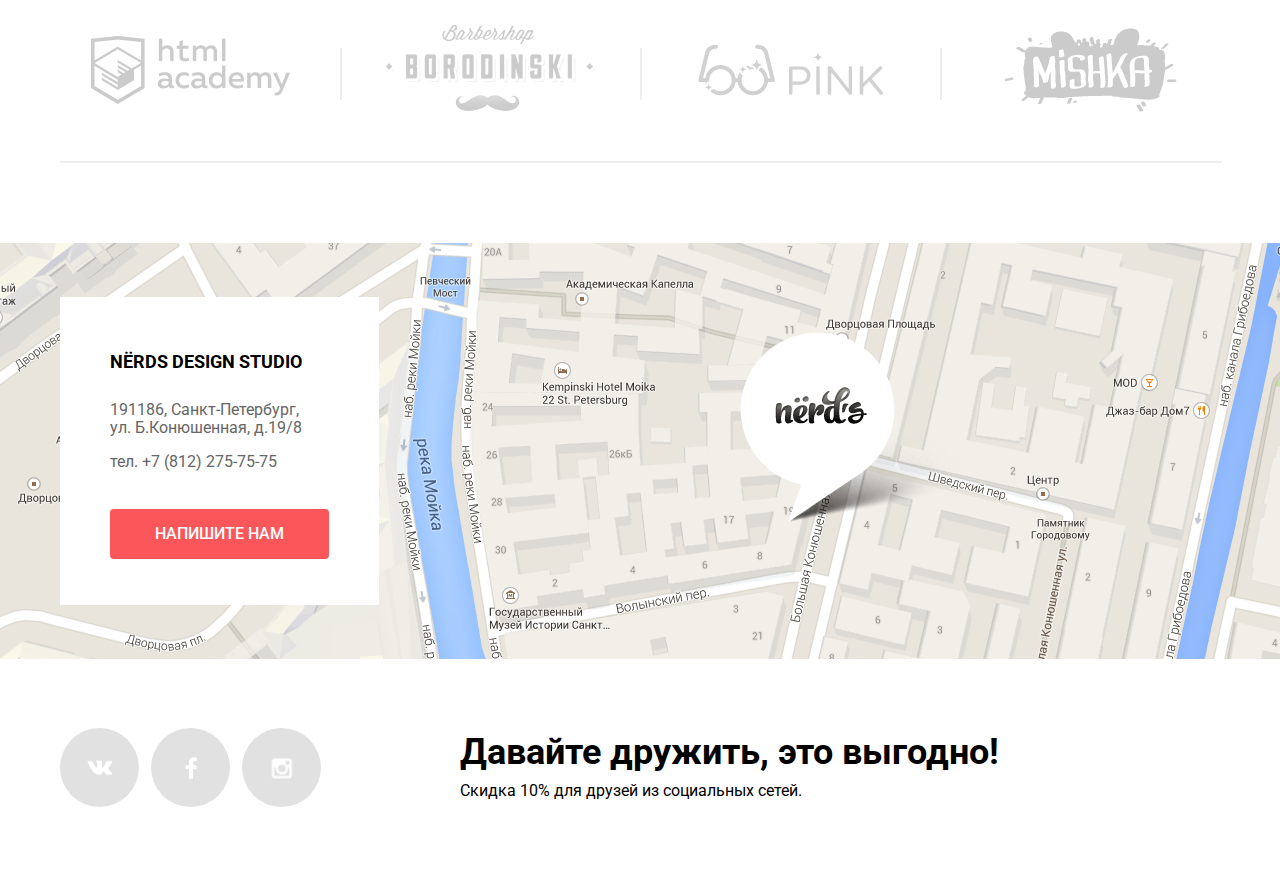
==== commit be77470e: "PixelPerfect" ====
--- a/index.html
+++ b/index.html
@@ -41,7 +41,7 @@
                   <div class="slide-1-background"></div>
                   <section class="slide-info"><h4 class="visually-hidden">Наш стиль</h4>
                     <strong>Долго, дорого, скрупулёзно</strong>
-                    <p>Математически выверенный дизайн для вашего сайта или мобильного приложения.</p>
+                    <p>Математически выверенный дизайн<br>для вашего сайта или мобильного приложения.</p>
                     <a class="more btn" href="#">Узнать больше</a>
                   </section>
                 </div>
@@ -76,7 +76,7 @@
           <div class="advantages">
               <section class="advantage advantage-1">
                 <h2 class="advantages-title">Веб-сайты</h2>
-                  <p>Мир никогда не будет прежним после того, как увидит ваш сайт!</p>
+                  <p>Мир никогда не будет прежним<br>после того, как увидит ваш сайт!</p>
                   <a class="order order-red btn" href="#">Заказать</a>
               </section>
               <section class="advantage advantage-2">                 
@@ -86,7 +86,7 @@
               </section>
               <section class="advantage advantage-3">
                 <h2 class="advantages-title">Презентации</h2>
-                  <p>Вы даже не представляете, насколько вы изумительны!</p>
+                  <p>Вы даже не представляете,<br>насколько вы изумительны!</p>
                   <a class="order order-yellow btn" href="#">Заказать</a>
               </section>
           </div>
@@ -117,10 +117,10 @@
             
         <div class="partners">
           <ul class="partners-list">
-              <li><a href="https://htmlacademy.ru/intensive/htmlcss" class="partner"><img src="img/logo-1.png" alt="HTML Academy"></a></li>
-              <li><a href="#" class="partner"><img src="img/logo-2.png" alt="Borodinski"></a></li>
-              <li><a href="#" class="partner"><img src="img/logo-3.png" alt="Pink"></a></li>
-              <li><a href="#" class="partner"><img src="img/logo-4.png" alt="Mishka"></a></li>            
+              <li><a href="https://htmlacademy.ru/intensive/htmlcss" class="partner"><img src="img/logo-1.png" width="199" height="68" alt="HTML Academy"></a></li>
+              <li><a href="#" class="partner"><img src="img/logo-2.png" width="209" height="90" alt="Borodinski"></a></li>
+              <li><a href="#" class="partner"><img src="img/logo-3.png" width="185" height="52" alt="Pink"></a></li>
+              <li><a href="#" class="partner"><img src="img/logo-4.png" width="173" height="84" alt="Mishka"></a></li>            
           </ul>
         </div>
         <div class="line line-bottom"></div>
@@ -142,11 +142,11 @@
                 <b>Напишите нам</b>
                 <form action="#" method="post" class="popup-form">
                   <div class="your-name">
-                    <label for="name-field">Ваше имя:</label><br>
+                    <label for="name-field">Ваше имя:</label>
                     <input type="text" name="name" id="name-field" placeholder="Представьтесь, пожалуйста">
                   </div>
                   <div class="your-mail">
-                    <label for="mail-field">Ваш e-mail:</label><br>
+                    <label for="mail-field">Ваш e-mail:</label>
                     <input type="text" name="mail" id="mail-field" placeholder="Для отправки ответа">
                   </div>
                   <div class="your-text">
--- a/css/style.css
+++ b/css/style.css
@@ -1,10 +1,9 @@
-html, 
+html,
 body {
     min-width: 1200px;
     margin: 0;
     padding: 0;
 }
-
 body {
     font-size: 16px;
     line-height: 24px;
@@ -13,75 +12,67 @@
     background-color: #ffffff;
     letter-spacing: normal;
 }
-
 .page-header {
     padding-top: 50px;
     background: #eeeeee;
     color: #000000;
-    margin-bottom: 85px;  
-}
-
+    margin-bottom: 85px;
+}
 .page-header-catalog {
     margin-bottom: 28px;
 }
-
- .page-header-catalog h1 {
-     padding-top: 40px;
-     padding-bottom: 108px;
-     font-weight: 500;
-     font-size: 55px;
-     line-height: 55px;
+.page-header-catalog h1 {
+    padding-top: 40px;
+    padding-bottom: 108px;
+    font-weight: 500;
+    font-size: 55px;
+    line-height: 55px;
     text-align: center;
     color: #000000;
 }
-
 .container {
     width: 1200px;
     margin: 0 auto;
     padding: 0 20px;
-    box-sizing: border-box;
-}
-
+    -webkit-box-sizing: border-box;
+            box-sizing: border-box;
+}
 .header-top-layout {
+    display: -webkit-box;
+    display: -ms-flexbox;
     display: flex;
-    justify-content: space-between;
-}
-
+    -webkit-box-pack: justify;
+        -ms-flex-pack: justify;
+            justify-content: space-between;
+}
 .header-logo {
     display: block;
     width: 160px;
     height: 65px;
 }
-
 .header-logo:hover {
     opacity: 0.8;
 }
-
 .header-logo:active {
     opacity: 0.3;
 }
-
 .main-nav {
     width: 600px;
     margin-left: 160px;
 }
-
 .main-nav ul {
     padding: 0;
     font-size: 0;
     list-style: none;
     margin: 0 auto;
 }
-
 .main-nav li {
     display: inline-block;
     margin-right: 47px;
 }
-
 .main-nav li:last-child {
-  margin-right: 0;
-}
-
+    margin-right: 0;
+}
 .main-nav a,
 .user-block a {
     display: block;
@@ -95,32 +86,30 @@
     text-transform: uppercase;
     text-decoration: none;
 }
-
 .main-nav a:hover,
 .user-block a:hover {
-	color: #fb565a;
-}
-
+    color: #fb565a;
+}
 .main-nav a:active,
 .user-block a:active {
-	color: #000000;
-	opacity: 0.3;
-}
-
+    color: #000000;
+    opacity: 0.3;
+}
 .user-block {
+    display: -webkit-box;
+    display: -ms-flexbox;
     display: flex;
-    justify-content: flex-end;
+    -webkit-box-pack: end;
+        -ms-flex-pack: end;
+            justify-content: flex-end;
     width: 160px;
     position: relative;
 }
-
 .shop {
     display: block;
     padding-top: 25px;
     padding-bottom: 10px;
-  
-}
-
+}
 .shop::before {
     content: "";
     position: absolute;
@@ -132,10 +121,8 @@
     background-position: -40px -40px;
     opacity: 0.3;
 }
-
 .main-nav .active {
     border-bottom: 2px solid #fb565a;
-
 }
 
 /*sprite*/
@@ -153,38 +140,39 @@
     width: 100%;
     height: 430px;
     margin: 0;
-    padding: 0;    
-}
-
+    padding: 0;
+}
 .slider input[type=radio] {
     display: none;
 }
-
 .slider-controls {
     margin-bottom: 10px;
     text-align: center;
     position: absolute;
-    top: 317px;
+    top: 313px;
     left: 533px;
     z-index: 300;
 }
-
 .slider-controls label {
     display: inline-block;
-    width: 10px;
-    height: 10px;
+    width: 17px;
+    height: 17px;
+    margin: 0 8px;
+    background-color: #ffffff;
     border-radius: 50%;
-    border: 4px solid white;
-    background-color: #cccccc;
-    box-shadow: 0px 0px 2px 0px rgba(0, 0, 0, 0.8);
-    margin: 0 6px;
+    vertical-align: middle;
     cursor: pointer;
 }
 
-#btn-1:checked ~ .slider-controls label[for="btn-1"],
-#btn-2:checked ~ .slider-controls label[for="btn-2"],
-#btn-3:checked ~ .slider-controls label[for="btn-3"] {
-    background-color: #666666;
+#btn-1:checked~.slider-controls label[for="btn-1"],
+#btn-2:checked~.slider-controls label[for="btn-2"],
+#btn-3:checked~.slider-controls label[for="btn-3"] {
+    width: 4px;
+    height: 4px;
+    border: 2px solid #c3c3c3;
+    border-radius: 50%;
+    -webkit-box-shadow: 0 0 0 5px #ffffff;
+            box-shadow: 0 0 0 5px #ffffff;
 }
 
 .slide {
@@ -193,21 +181,17 @@
     left: 0;
     width: 100%;
     height: 100%;
-  
-}
-
+}
 .slide-info {
     position: absolute;
     z-index: 200;
-    width: 540px; 
-}
-    
+    width: 540px;
+}
 .slide-info p {
     font-size: 16px;
     line-height: 24px;
     font-weight: 400;
 }
-
 .slide-info strong {
     display: inline-block;
     font-size: 55px;
@@ -217,34 +201,29 @@
     margin-bottom: 13px;
     vertical-align: top;
 }
-
 .more {
     width: 240px;
-    margin-top: 21px; 
+    margin-top: 21px;
     background-color: #fb565a;
 }
-
 .more:hover {
     background-color: #e74246;
 }
-
 .more:active {
     color: #e48789;
     background-color: #d7373b;
-    box-shadow: inset 0 3px 0 0 #c13135;
-}
-
-
+    -webkit-box-shadow: inset 0 3px 0 0 #c13135;
+            box-shadow: inset 0 3px 0 0 #c13135;
+}
 .slide-1-background {
     position: absolute;
     background: url(../img/spritesheet.png) no-repeat;
-    width: 698px;
+    width: 730px;
     height: 413px;
     right: 0;
     bottom: 0;
     background-position: -40px -554px;
 }
-
 .slide-2-background {
     position: absolute;
     background: url(../img/spritesheet.png) no-repeat;
@@ -254,7 +233,6 @@
     bottom: 0;
     background-position: -1298px -40px;
 }
-
 .slide-3-background {
     position: absolute;
     background: url(../img/spritesheet.png) no-repeat;
@@ -264,21 +242,17 @@
     bottom: 0;
     background-position: -961px -550px;
 }
-
 .slide {
     display: none;
 }
-
 #btn-1:checked ~ .slider-slides .slide-1 {
     display: block;
 }
-
 #btn-2:checked ~ .slider-slides .slide-2 {
     display: block;
 }
-
 #btn-3:checked ~ .slider-slides .slide-3 {
-      display: block;
+    display: block;
 }
 
 /*buttons*/
@@ -287,7 +261,8 @@
     display: inline-block;
     height: 50px;
     padding-top: 16px;
-    box-sizing: border-box;
+    -webkit-box-sizing: border-box;
+            box-sizing: border-box;
     border-radius: 4px;
     font-size: 16px;
     line-height: 18px;
@@ -309,17 +284,16 @@
     height: 1px;
     overflow: hidden;
 }
-
 .page-header-catalog h1 {
     margin-bottom: 27px;
     font-weight: 500;
-    font-size:  55px;
+    font-size: 55px;
     line-height: 55px;
     text-align: center;
 }
 
 /*advantages*/
-  
+
 h2.advantages-title {
     font-size: 24px;
     line-height: 30px;
@@ -328,154 +302,144 @@
     margin-top: 25px;
     margin-bottom: 15px;
 }
-
 .advantages {
+    display: -webkit-box;
+    display: -ms-flexbox;
     display: flex;
-    justify-content: space-between;
+    -webkit-box-pack: justify;
+        -ms-flex-pack: justify;
+            justify-content: space-between;
     width: 1100px;
     margin-top: 80px;
     margin-bottom: 75px;
     position: relative;
 }
-
 .advantage {
     height: 347px;
     width: 300px;
     padding-top: 142px;
-    box-sizing: border-box;
+    -webkit-box-sizing: border-box;
+            box-sizing: border-box;
     position: relative;
 }
-
 .advantage-1::before {
     position: absolute;
     top: -5px;
-    content: ""; 
+    content: "";
     background: url("../img/spritesheet.png") no-repeat;
     width: 300px;
     height: 146px;
     background-position: -538px -40px;
 }
-    
 .advantage-2::before {
     position: absolute;
     top: -5px;
-    content: "";  
+    content: "";
     background: url("../img/spritesheet.png") no-repeat;
     width: 300px;
     height: 146px;
     background-position: -918px -40px;
 }
-
 .advantage-3::before {
     position: absolute;
     top: -5px;
-    content: ""; 
+    content: "";
     background: url("../img/spritesheet.png") no-repeat;
     width: 300px;
     height: 146px;
     background-position: -40px -266px;
 }
-
 .order {
     width: 160px;
     margin-top: 15px;
 }
-
 .order-red {
     background-color: #fb565a;
 }
-
 .order-red:hover {
     background-color: #e74246;
 }
-
 .order-red:active {
     color: #e48789;
     background-color: #d7373b;
-    box-shadow: inset 0 3px 0 0 #c13135;
-}
-
+    -webkit-box-shadow: inset 0 3px 0 0 #c13135;
+            box-shadow: inset 0 3px 0 0 #c13135;
+}
 .order-green {
     background-color: #00ca74;
 }
-
 .order-green:hover {
     background-color: #00bc6c;
 }
-
 .order-green:active {
     color: #74c69c;
     background-color: #00aa62;
-    box-shadow: inset 0 3px 0 0 #009958;
-}
-
+    -webkit-box-shadow: inset 0 3px 0 0 #009958;
+            box-shadow: inset 0 3px 0 0 #009958;
+}
 .order-yellow {
     background-color: #efc84a;
 }
-
 .order-yellow:hover {
     background-color: #eab534;
 }
-
 .order-yellow:active {
     color: #edc47f;
     background-color: #e5a722;
-    box-shadow: inset 0 3px 0 0 #ce961f;
+    -webkit-box-shadow: inset 0 3px 0 0 #ce961f;
+            box-shadow: inset 0 3px 0 0 #ce961f;
 }
 
 /*about-us*/
 
 .about-us {
+    display: -webkit-box;
+    display: -ms-flexbox;
     display: flex;
-    justify-content: space-between;
+    -webkit-box-pack: justify;
+        -ms-flex-pack: justify;
+            justify-content: space-between;
     height: 409px;
     margin-top: 40px;
     margin-bottom: 76px;
 }
-
 .about-us-left {
     width: 680px;
     padding-top: 34px;
 }
-
 .lead {
     font-size: 45px;
     line-height: 45px;
-    font-weight: 500;   
-}
-
+    font-weight: 500;
+}
 .about-us-left p {
     line-height: 24px;
     margin-top: 33px;
 }
-
 .services {
     margin: 0;
     padding: 0;
     list-style: none;
 }
-
 .we-do {
     display: inline-block;
     text-transform: uppercase;
-    font-weight: 700;    
+    font-weight: 700;
     margin-top: 24px;
     margin-bottom: 24px;
     font-size: 16px;
     line-height: 24px;
-    box-sizing: border-box;
-}
-
+    -webkit-box-sizing: border-box;
+            box-sizing: border-box;
+}
 .services li {
     position: relative;
     margin-left: 35px;
     margin-bottom: 24px;
 }
-
 .services li:last-child {
     margin-bottom: 0;
 }
-
 .services li::before {
     content: "";
     position: absolute;
@@ -485,11 +449,9 @@
     height: 2px;
     background-color: #fb565a;
 }
-
 .about-us-right {
     width: 360px;
 }
-
 .about-us-illustration {
     background: url("../img/spritesheet.png") no-repeat;
     width: 360px;
@@ -497,7 +459,6 @@
     background-position: -521px -266px;
     margin-bottom: 20px;
 }
-
 .we-love {
     display: inline-block;
     vertical-align: top;
@@ -509,19 +470,19 @@
     margin-bottom: 24px;
     margin-left: 18px;
 }
-
-
 .about-us-right-wrap {
+    display: -webkit-box;
+    display: -ms-flexbox;
     display: flex;
-    justify-content: space-between;
-}
-
+    -webkit-box-pack: justify;
+        -ms-flex-pack: justify;
+            justify-content: space-between;
+}
 .about-us-plus {
     width: 120px;
     font-size: 16px;
-    line-height: 18px;    
-}
-
+    line-height: 18px;
+}
 .about-us-plus b {
     display: block;
     margin-bottom: 20px;
@@ -529,7 +490,6 @@
     line-height: 45px;
     font-weight: 500px;
 }
-
 .about-us-plus sup {
     font-size: 27px;
     line-height: 27px;
@@ -542,52 +502,59 @@
     width: 100%;
     border: 1px solid #eeeeee;
 }
-
 .partners-list {
+    display: -webkit-box;
+    display: -ms-flexbox;
     display: flex;
-    justify-content: center;
-    align-items: center;
-    min-height: 180px;
+    -webkit-box-pack: center;
+        -ms-flex-pack: center;
+            justify-content: center;
+    -webkit-box-align: center;
+        -ms-flex-align: center;
+            align-items: center;
+    min-height: 175px;
     margin: 0;
     padding: 0;
+    padding-top: 5px;
     list-style: none;
 }
-
 .partners li {
-    position: relative;    
-    width: 300px;
-    text-align: center; 
-}
-
-
-.partners li::after { 
+    position: relative;
+    width: 260px;
+    padding: 0 20px;
+    text-align: center;
+}
+
+.partners li:last-child {
+    padding-right: 0px;
+}
+.partners li:first-child {
+    padding-left: 0px;
+}
+
+.partners li::after {
     position: absolute;
     content: "";
-    top: 50%; 
-    left: 0px; 
-    display: block; 
-    margin-top: -26px; 
-    width: 2px; 
-    height: 52px; 
+    top: 50%;
+    left: 0px;
+    display: block;
+    margin-top: -26px;
+    width: 2px;
+    height: 52px;
     background-color: #eeeeee;
 }
-
 .partners li:first-child::after {
-    content: none; 
-}
-
+    content: none;
+}
 .partner {
     opacity: 0.2;
 }
-
 .partner:hover {
     opacity: 1;
 }
-
 .partner:active {
     opacity: 0.1;
 }
-
 .line-bottom {
     margin-bottom: 80px;
 }
@@ -595,23 +562,26 @@
 /*sidebar*/
 
 .main-layout {
+    display: -webkit-box;
+    display: -ms-flexbox;
     display: flex;
-    justify-content: space-between;
-}
-
+    -webkit-box-pack: justify;
+        -ms-flex-pack: justify;
+            justify-content: space-between;
+}
 .sidebar {
     width: 260px;
 }
-
 .range-filter h4,
 .sort-catalog h4 {
+    margin-top: 26px;
     margin-bottom: 50px;
+    padding: 0;
     font-size: 18px;
     line-height: 30px;
     font-weight: 700;
     text-transform: uppercase;
 }
-
 .filter-on-radio-buttons h4,
 .filter-on-checkbox h4 {
     margin-bottom: 12px;
@@ -620,11 +590,9 @@
     font-weight: 700;
     text-transform: uppercase;
 }
-
 .range-filter {
-  margin-bottom: 54px;
-}
-
+    margin-bottom: 54px;
+}
 .range-control {
     position: relative;
     width: 260px;
@@ -633,70 +601,79 @@
     padding-bottom: 39px;
     padding-left: 21px;
     padding-right: 21px;
-    box-sizing: border-box;
+    -webkit-box-sizing: border-box;
+            box-sizing: border-box;
     background-color: #eeeeee;
     border-radius: 4px;
 }
-
 .range-control .scale {
     height: 2px;
     background-color: #d7dcde;
 }
-
 .range-control .bar {
     height: 2px;
     width: 70%;
     background-color: #00ca74;
 }
-
 .range-control .toggle {
     position: absolute;
     top: 30px;
-    box-sizing: content-box;
+    -webkit-box-sizing: content-box;
+            box-sizing: content-box;
     width: 4px;
     height: 4px;
     border: 8px solid #ffffff;
     border-radius: 50%;
     background: #ababab;
-    box-shadow: 0 3px 0 0 #cccdcd;
+    -webkit-box-shadow: 0 3px 0 0 #cccdcd;
+            box-shadow: 0 3px 0 0 #cccdcd;
     cursor: pointer;
 }
-
 .min-toggle {
     position: absolute;
     left: 19px;
 }
-
 .max-toggle {
     position: absolute;
     left: 160px;
 }
-
 .price-control {
+    display: -webkit-box;
+    display: -ms-flexbox;
     display: flex;
-    justify-content: space-between;
+    -webkit-box-pack: justify;
+        -ms-flex-pack: justify;
+            justify-content: space-between;
+}
+
+.price-control p {
+    margin: 0;
+    padding: 0;
 }
 
 .price-control label {
     font-size: 16px;
     line-height: 22px;
+    text-transform: uppercase;
+    padding: 10px;
+    padding-left: 0;
     color: #283136;
-    text-transform: uppercase;
 }
 
 .price-control input {
     display: inline-block;
-    vertical-align: middle;
-    margin-left: 10px;
-    width: 80px;
-    padding: 5px;
+    margin-left: 0;
+    width: 60px;
+    padding: 8px;
     font-size: 16px;
     line-height: 22px;
-    color: #283136;
-    border-radius: 4px;
     text-transform: uppercase;
     text-align: center;
+    color: #283136;
     background-color: #eeeeee;
+    border: none;
+    border-radius: 4px;
+    outline-style: none;
 }
 
 /*radio-buttons*/
@@ -705,40 +682,45 @@
     display: none;
 }
 
+.filter-on-radio-buttons p {
+    margin: 0;
+    margin-bottom: 16px;
+    padding: 0;
+}
 input[name="grid"] + label span {
     display: inline-block;
     width: 25px;
-    height: 25px;    
+    height: 25px;
     vertical-align: middle;
     cursor: pointer;
     background: url("../img/spritesheet.png") no-repeat;
     background-position: -961px -266px;
     margin-right: 13px;
-	margin-left: 4px;
     opacity: 0.4;
 }
-
 input[name="grid"] + label span:hover {
     opacity: 1;
 }
-
 input[name="grid"][disabled] + label span {
     opacity: 0.1;
 }
-
 input[name="grid"]:checked + label span {
     background: url("../img/spritesheet.png") no-repeat;
     background-position: -1066px -266px;
 }
-
 .filter-on-radio-buttons {
-    margin-bottom: 40px;    
+    margin-bottom: 42px;
 }
 
 /*checkbox*/
 
 input[type="checkbox"] {
-    display:none;
+    display: none;
+}
+.filter-on-checkbox p {
+    margin: 0;
+    margin-bottom: 16px;
+    padding: 0;
 }
 input[type="checkbox"] + label span {
     display: inline-block;
@@ -748,28 +730,22 @@
     cursor: pointer;
     background: url("../img/spritesheet.png") no-repeat;
     background-position: -135px -40px;
-    margin-right: 13px;	
-	margin-left: 3px;
+    margin-right: 10px;
     opacity: 0.4;
 }
-
 input[type="checkbox"] + label span:hover {
     opacity: 1;
 }
-
 input[type="checkbox"][disabled] + label span {
     opacity: 0.1;
 }
-
 input[type="checkbox"]:checked + label span {
     background: url("../img/spritesheet.png") no-repeat;
     background-position: -238px -40px;
 }
-
 .filter-on-checkbox {
-    margin-bottom: 46px;
-}
-
+    margin-bottom: 48px;
+}
 .show {
     display: inline-block;
     vertical-align: middle;
@@ -784,16 +760,17 @@
     text-align: center;
     text-transform: uppercase;
     text-decoration: none;
-}
-
+    border: none;
+    outline-style: none;
+}
 .show:hover {
     background-color: #dfdfdf;
 }
-
 .show:active {
     background-color: #d5d5d5;
     color: rgba(0, 0, 0, 0.3);
-    box-shadow: inset 0 3px 0 0 rgba(0, 0, 0, 0.1);
+    -webkit-box-shadow: inset 0 3px 0 0 rgba(0, 0, 0, 0.1);
+            box-shadow: inset 0 3px 0 0 rgba(0, 0, 0, 0.1);
 }
 
 /*catalog*/
@@ -801,23 +778,24 @@
 .catalog {
     width: 760px;
 }
-
 .sort-catalog-layout {
+    display: -webkit-box;
+    display: -ms-flexbox;
     display: flex;
-    justify-content: space-between;
-}
-
+    -webkit-box-pack: justify;
+        -ms-flex-pack: justify;
+            justify-content: space-between;
+}
 .sort-catalog h4 {
     width: 300px;
 }
-
 .sort-catalog-criterions {
     width: 300px;
-    margin-left: 80px;    
+    margin-left: 80px;
     padding: 30px 0;
-    box-sizing: border-box;
-}
-
+    -webkit-box-sizing: border-box;
+            box-sizing: border-box;
+}
 .criterions-sort {
     display: inline-block;
     vertical-align: middle;
@@ -830,25 +808,20 @@
     color: #000000;
     opacity: 0.3;
 }
-
 .criterions-sort:last-child {
     margin-right: 0;
 }
-
 .criterions-sort:hover {
     opacity: 0.6;
 }
-
 .criterions-sort:active {
     opacity: 1;
 }
-
 .sort-catalog-down-up {
     position: relative;
     width: 40px;
     padding: 27px 0;
 }
-
 .sort-down {
     position: absolute;
     display: inline-block;
@@ -857,8 +830,7 @@
     border: 5px solid transparent;
     border-top: 10px solid #000000;
     opacity: 0.3;
- } 
-
+}
 .sort-up {
     position: absolute;
     display: inline-block;
@@ -868,80 +840,76 @@
     border-bottom: 10px solid #000000;
     opacity: 0.3;
 }
-
 .sort-down:hover,
 .sort-up:hover {
     opacity: 0.6;
 }
-
 .active-sort {
     opacity: 1;
 }
-
 .catalog-items-layout {
+    display: -webkit-box;
+    display: -ms-flexbox;
     display: flex;
-    flex-wrap: wrap;
-}
-
+    -ms-flex-wrap: wrap;
+        flex-wrap: wrap;
+}
 .catalog-item img {
     display: block;
     width: 360px;
     height: 576px;
 }
-
 .catalog-item {
     position: relative;
     margin-bottom: 36px;
     margin-right: 40px;
 }
-
 .catalog-item:nth-child(2n) {
     margin-right: 0;
 }
-
 .catalog-item::after {
     content: "";
     position: absolute;
     width: 360px;
     height: 576px;
     border: 1px solid #e5e5e5;
-    box-sizing: border-box;
+    -webkit-box-sizing: border-box;
+            box-sizing: border-box;
     top: 40px;
     left: 0;
 }
-
 .catalog-item:hover {
-    box-shadow: 0 6px 15px rgba(0, 0, 0, 0.25);
-}
-
+    -webkit-box-shadow: 0 6px 15px rgba(0, 0, 0, 0.25);
+            box-shadow: 0 6px 15px rgba(0, 0, 0, 0.25);
+}
 .catalog-item:hover::after {
     border: none;
 }
-
 .catalog-item:hover .browser {
     background-color: #4d4d4d;
 }
-
 .catalog-item:hover .item-info {
     display: block;
 }
-
 .browser {
     width: 360px;
     height: 40px;
     padding-left: 16px;
     padding-top: 13px;
     padding-bottom: 14px;
-    box-sizing: border-box;
+    -webkit-box-sizing: border-box;
+            box-sizing: border-box;
     background-color: #e9e9e9;
     border-radius: 4px 4px 0 0;
 }
-
 .browser-layout {
+    display: -webkit-box;
+    display: -ms-flexbox;
     display: flex;
-    justify-content: flex-start;
-}
-
+    -webkit-box-pack: start;
+        -ms-flex-pack: start;
+            justify-content: flex-start;
+}
 .browser-item {
     width: 14px;
     height: 14px;
@@ -949,7 +917,6 @@
     background-color: #ffffff;
     border-radius: 50%;
 }
-
 .item-info {
     position: absolute;
     z-index: 100;
@@ -963,10 +930,10 @@
     padding-left: 60px;
     padding-right: 60px;
     text-align: center;
-    box-sizing: border-box;
+    -webkit-box-sizing: border-box;
+            box-sizing: border-box;
     background-color: #eeeeee;
 }
-
 .item-info h2 {
     margin-bottom: 16px;
     font-size: 18px;
@@ -976,12 +943,10 @@
     text-transform: uppercase;
     text-align: center;
 }
-
 .open-modal-item {
     text-decoration: none;
     color: #000000;
 }
-
 .item-info p {
     margin-top: 15px;
     margin-bottom: 29px;
@@ -989,16 +954,13 @@
     color: #666666;
     text-align: center;
 }
-
 .btn-price {
     width: 200px;
     background-color: #fb565a;
 }
-
 .btn-price:hover {
     background-color: #e74246;
 }
-
 .btn-price:active {
     background-color: #d7373b;
 }
@@ -1006,19 +968,21 @@
 /*paginator*/
 
 .catalog-page-layout {
+    display: -webkit-box;
+    display: -ms-flexbox;
     display: flex;
-    justify-content: flex-start;
+    -webkit-box-pack: start;
+        -ms-flex-pack: start;
+            justify-content: flex-start;
     margin-bottom: 60px;
     padding: 0;
     list-style: none;
 }
-
 .catalog-page-layout li {
     display: inline-block;
     vertical-align: baseline;
     margin-right: 11px;
 }
-
 .page {
     display: block;
     width: 50px;
@@ -1028,40 +992,39 @@
     line-height: 18px;
     font-weight: 500;
     border-radius: 3px;
-    box-sizing: border-box;
+    -webkit-box-sizing: border-box;
+            box-sizing: border-box;
     color: #000000;
     background-color: #eeeeee;
     text-align: center;
     text-transform: uppercase;
     text-decoration: none;
 }
-
 .next {
     width: 260px;
 }
-
 .page:hover {
     background-color: #dfdfdf;
 }
-
 .page:active {
     background-color: #d5d5d5;
     color: rgba(0, 0, 0, 0.3);
-    box-shadow: inset 0 3px 0 0 rgba(0, 0, 0, 0.1);
-}
-
+    -webkit-box-shadow: inset 0 3px 0 0 rgba(0, 0, 0, 0.1);
+            box-shadow: inset 0 3px 0 0 rgba(0, 0, 0, 0.1);
+}
 .page-active {
     padding-top: 14px;
     border: 3px solid #dbdbdb;
     background-color: #ffffff;
-}
-
+    pointer-events: none;
+}
 .page-active:active {
     padding-top: 16px;
     border: none;
     background-color: #d5d5d5;
     color: rgba(0, 0, 0, 0.3);
-    box-shadow: inset 0 3px 0 0 rgba(0, 0, 0, 0.1)
+    -webkit-box-shadow: inset 0 3px 0 0 rgba(0, 0, 0, 0.1);
+            box-shadow: inset 0 3px 0 0 rgba(0, 0, 0, 0.1)
 }
 
 /*footer*/
@@ -1071,23 +1034,21 @@
     margin-bottom: 69px;
     background: url("../img/map.png") no-repeat center center;
 }
-
 .map-container {
     height: 100%;
     position: relative;
 }
-
 .contacts {
     position: absolute;
     width: 319px;
-	height: 308px;
-	top: 54px;
+    height: 308px;
+    top: 54px;
     left: 0px;
-	padding: 50px;
-	box-sizing: border-box;
+    padding: 50px;
+    -webkit-box-sizing: border-box;
+            box-sizing: border-box;
     background-color: #ffffff;
 }
-
 .contacts b {
     display: inline-block;
     vertical-align: top;
@@ -1096,48 +1057,45 @@
     text-transform: uppercase;
     margin-bottom: 8px;
 }
-
 .contacts p {
     font-size: 16px;
     line-height: 18px;
     color: #666666;
 }
-
 .write-us-btn {
     width: 219px;
     margin-top: 22px;
     background-color: #fb565a;
 }
-
 .write-us-btn:hover {
     background-color: #e74246;
 }
-
 .write-us-btn:active {
     background-color: #d7373b;
 }
-
 .page-footer {
     min-height: 633px;
 }
-
 .footer-layout {
+    display: -webkit-box;
+    display: -ms-flexbox;
     display: flex;
-    justify-content: flex-start;
-}
-
+    -webkit-box-pack: start;
+        -ms-flex-pack: start;
+            justify-content: flex-start;
+}
 .social {
     width: 360px;
     margin-right: 40px;
 }
-
 .social ul {
+    display: -webkit-box;
+    display: -ms-flexbox;
     display: flex;
     margin: 0;
     padding: 0;
     list-style: none;
 }
-
 a.social-btn {
     position: relative;
     display: block;
@@ -1146,63 +1104,55 @@
     border-radius: 50%;
     margin-right: 12px;
     background: #e1e1e1;
-    
-}
-
-.a.social-btn:last-child {
-    margin-right: 0;
-}
-
+}
 a.social-btn:hover {
     background-color: #e74246;
 }
-
 a.social-btn:active {
     color: #e37376;
     background-color: #d7373b;
-    box-shadow: inset 0 3px 0 0 rgba(0, 1, 1, 0.1);
-}
-
-
+    -webkit-box-shadow: inset 0 3px 0 0 rgba(0, 1, 1, 0.1);
+            box-shadow: inset 0 3px 0 0 rgba(0, 1, 1, 0.1);
+}
 .social-vk::before {
     content: "";
     position: absolute;
     top: 50%;
     left: 50%;
-    transform: translate(-50%, -50%);
+    -webkit-transform: translate(-50%, -50%);
+            transform: translate(-50%, -50%);
     width: 26px;
     height: 15px;
     background-image: url("../img/spritesheet.png");
     background-repeat: no-repeat;
     background-position: -1800px -550px;
 }
-
 .social-fb::before {
     content: "";
     position: absolute;
     top: 50%;
     left: 50%;
-    transform: translate(-50%, -50%);
+    -webkit-transform: translate(-50%, -50%);
+            transform: translate(-50%, -50%);
     width: 12px;
     height: 22px;
     background-image: url("../img/spritesheet.png");
     background-repeat: no-repeat;
     background-position: -446px -40px;
 }
-
 .social-inst::before {
     content: "";
     position: absolute;
     top: 50%;
     left: 50%;
-    transform: translate(-50%, -50%);
+    -webkit-transform: translate(-50%, -50%);
+            transform: translate(-50%, -50%);
     width: 21px;
     height: 21px;
     background-image: url("../img/spritesheet.png");
     background-repeat: no-repeat;
     background-position: -420px -266px;
 }
-
 .social-vk:active::before,
 .social-fb:active::before,
 .social-inst:active::before {
@@ -1214,20 +1164,17 @@
 .discount {
     width: 560px;
 }
-
 .discount h3 {
     font-size: 36px;
     line-height: 36px;
     font-weight: 700;
     margin-top: 6px;
 }
-
 .discount p {
     margin-top: -26px;
     font-size: 16px;
     line-height: 22px;
 }
-
 
 /*popup*/
 
@@ -1239,16 +1186,17 @@
     background-color: #ffffff;
     top: 50%;
     left: 50%;
-	margin-left: -480px;
-	margin-top: -295px;
+    margin-left: -480px;
+    margin-top: -295px;
     z-index: 300;
-    box-shadow: 0 20px 40px rgba(0,0,0, 0.75);
+    -webkit-box-shadow: 0 20px 40px rgba(0, 0, 0, 0.75);
+            box-shadow: 0 20px 40px rgba(0, 0, 0, 0.75);
     padding-top: 64px;
     padding-left: 100px;
-    box-sizing: border-box;
-	visibility: hidden;
-}
-
+    -webkit-box-sizing: border-box;
+            box-sizing: border-box;
+    visibility: hidden;
+}
 .popup b {
     font-size: 45px;
     line-height: 45px;
@@ -1257,7 +1205,6 @@
     display: inline-block;
     position: relative;
 }
-
 .popup b::after {
     display: inline-block;
     position: absolute;
@@ -1270,69 +1217,59 @@
     width: 21px;
     height: 21px;
     background-position: -345px -40px;
-	opacity: 0.3;
-}
-
+    opacity: 0.3;
+}
 .popup b:hover::after {
-	opacity: 1;
-}
-
+    opacity: 1;
+}
 .popup b:active::after {
-	opacity: 0.1;
-}
-
-.popup-form label{
-	display: block;
-	font-size: 16px;
-	font-weight: 400;
-	line-height: 18px;
-}
-
+    opacity: 0.1;
+}
+.popup-form label {
+    display: block;
+    font-size: 16px;
+    font-weight: 700;
+    line-height: 18px;
+}
 .your-name,
 .your-mail,
 .your-text {
-	display: inline-block;
-}
-
+    display: inline-block;
+}
 .your-name {
-	margin-right: 40px;
-}
-
+    margin-right: 40px;
+}
 input[name="mail"],
 input[name="name"],
 textarea[name="inbox"] {
     border: 2px solid #d7dcde;
-	border-radius: 3px;
+    border-radius: 3px;
     background: #ffffff;
-	font-size: 16px;
-	line-height: 18px;
-	font-weight: 400;
+    font-size: 16px;
+    line-height: 18px;
+    font-weight: 400;
     margin-top: 10px;
-    box-sizing: border-box;
-}
-
-
+    -webkit-box-sizing: border-box;
+            box-sizing: border-box;
+}
 input[name="mail"],
 input[name="name"] {
     width: 360px;
-	height: 50px;
+    height: 50px;
     padding: 14px;
     margin-bottom: 34px;
 }
-
 textarea[name="inbox"] {
-	width: 760px;
-	height: 118px;
-	padding: 12px;
+    width: 760px;
+    height: 118px;
+    padding: 12px;
     resize: none;
 }
-
 input[name="mail"]:hover,
 input[name="name"]:hover,
 textarea[name="inbox"]:hover {
     border: 2px solid #b4b9bb;
 }
-
 input[name="mail"]:focus,
 input[name="name"]:focus,
 textarea[name="inbox"]:focus {
@@ -1340,7 +1277,6 @@
     border-radius: 4px;
     outline: none;
 }
-
 .invalid input[name="mail"],
 .invalid input[name="name"],
 .invalid textarea[name="inbox"] {
@@ -1348,37 +1284,43 @@
     line-height: 18px;
     color: #e74246;
 }
-
 .invalid input,
 .invalid textarea {
-  border: 2px solid #e74246;
-  border-radius: 4px;
-  outline: none;
-}
-
-.send-btn {   
+    border: 2px solid #e74246;
+    border-radius: 4px;
+    outline: none;
+}
+.send-btn {
     width: 260px;
     margin-top: 46px;
     background-color: #fb565a;
     font-size: 16px;
     line-height: 18px;
-    padding: 15px;   
-}
-
+    font-weight: 500;
+    font-family: "Roboto", "Arial", sans-serif;
+    padding: 15px;
+}
 .send-btn:hover {
     background-color: #e74246;
 }
-
 .send-btn:active {
     color: #e38384;
     background-color: #d7373b;
-    box-shadow: inset 0 3px 0 0 #c13135;
-}
-
-::placeholder {
+    -webkit-box-shadow: inset 0 3px 0 0 #c13135;
+            box-shadow: inset 0 3px 0 0 #c13135;
+}
+::-webkit-input-placeholder {
     font-size: 16px;
     line-height: 18px;
     font-family: "Roboto", "Arial", sans-serif;
 }
-
-
+:-ms-input-placeholder {
+    font-size: 16px;
+    line-height: 18px;
+    font-family: "Roboto", "Arial", sans-serif;
+}
+::placeholder {
+    font-size: 16px;
+    line-height: 18px;
+    font-family: "Roboto", "Arial", sans-serif;
+}